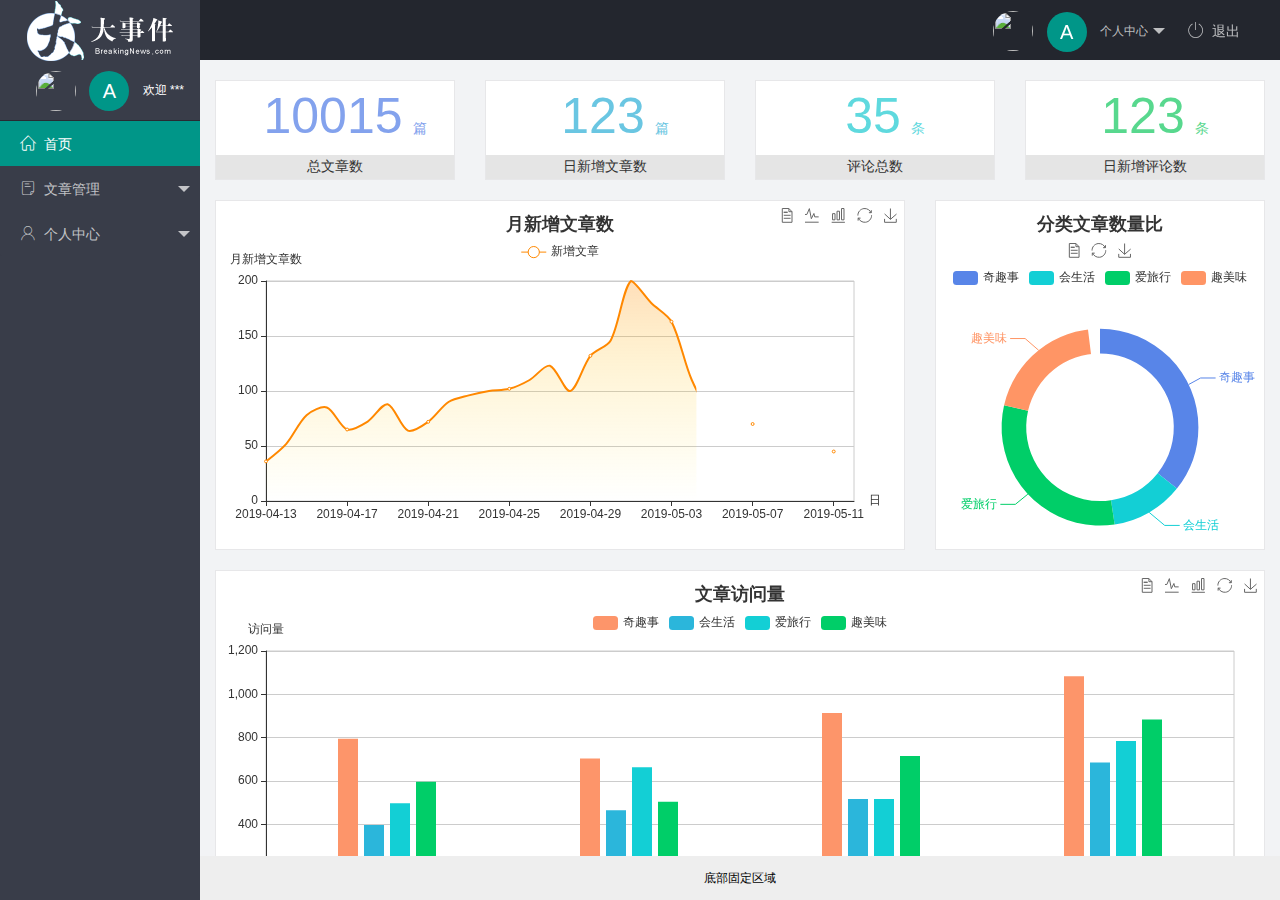
==== index.html @ 9e63effa "公共部分完成" ====
<!DOCTYPE html>
<html lang="en">

<head>
    <meta charset="UTF-8">
    <meta http-equiv="X-UA-Compatible" content="IE=edge">
    <meta name="viewport" content="width=device-width, initial-scale=1.0">
    <title>Document</title>
    <link rel="stylesheet" href="/assets/lib/layui/css/layui.css">
    <link rel="stylesheet" href="./assets/fonts/iconfont.css">
    <link rel="stylesheet" href="/assets/css/index.css">
</head>

<body>
    <div class="layui-layout layui-layout-admin">
        <div class="layui-header">
            <div class="layui-logo layui-hide-xs layui-bg-black">
                <img src="/assets/images/logo.png" alt="" />
            </div>

            <ul class="layui-nav layui-layout-right">
                <li class="layui-nav-item layui-hide layui-show-md-inline-block">
                    <!-- 右侧导航栏上面头像 -->
                    <a href="javascript:;" class="userinfo">
                        <img src="http://t.cn/RCzsdCq" class="layui-nav-img" />
                        <span class="text-avatar">A</span>
                        个人中心
                    </a>
                    <dl class="layui-nav-child">
                        <dd><a href="">基本资料</a></dd>
                        <dd><a href="">更换头像</a></dd>
                        <dd><a href="">重置密码</a></dd>
                    </dl>
                </li>
                <li class="layui-nav-item" lay-header-event="menuRight" lay-unselect>
                    <a href="javascript:;" id="exitBtn"><span class="iconfont icon-tuichu"></span>退出</a>
                </li>
            </ul>
        </div>

        <div class="layui-side layui-bg-black">
            <div class="layui-side-scroll">
                <!-- 左侧侧边栏上面头像 -->
                <div class="userinfo">
                    <img src="http://t.cn/RCzsdCq" class="layui-nav-img" />
                    <span class="text-avatar">A</span>
                    <span id="welcome">欢迎 ***</span>
                </div>
                <!-- 左侧导航区域（可配合layui已有的垂直导航） -->
                <ul class="layui-nav layui-nav-tree" lay-shrink="all">
                    <!-- 为 `首页` 对应的导航 Item 项添加默认高亮效果， `layui-this` 属性 -->
                    <li class="layui-nav-item layui-this">
                        <!-- 指定默认 `iframe` 页面，添加 `src` 的属性即可 -->
                        <a href="/home/dashboard.html" target="fm"><span class="iconfont icon-home"></span>首页</a>
                    </li>
                    <li class="layui-nav-item">
                        <a class="" href="javascript:;"><span class="iconfont icon-16"></span>文章管理</a>
                        <dl class="layui-nav-child">
                            <dd><a href="javascript:;"><i class="layui-icon layui-icon-app"></i>文章类别</a></dd>
                            <dd><a href="javascript:;"><i class="layui-icon layui-icon-app"></i>文章列表</a></dd>
                            <dd><a href="javascript:;"><i class="layui-icon layui-icon-app"></i>发布文章</a></dd>
                        </dl>
                    </li>
                    <li class="layui-nav-item">
                        <a href="javascript:;"><span class="iconfont icon-user"></span>个人中心</a>
                        <dl class="layui-nav-child">
                            <dd><a href="javascript:;"><i class="layui-icon layui-icon-app"></i>基本资料</a></dd>
                            <dd><a href="javascript:;"><i class="layui-icon layui-icon-app"></i>更换头像</a></dd>
                            <dd><a href="javascript:;"><i class="layui-icon layui-icon-app"></i>重置密码</a></dd>
                        </dl>
                    </li>
                </ul>
            </div>
        </div>

        <div class="layui-body">
            <!-- 内容主体区域 -->
            <iframe name="fm" src="/home/dashboard.html" frameborder="0"></iframe>
        </div>

        <div class="layui-footer">
            <!-- 底部固定区域 -->
            底部固定区域
        </div>
    </div>

    <script src="/assets/lib/layui/layui.all.js"></script>
    <script src="/assets/lib/jquery.js"></script>
    <script src="/assets/js/baseAPI.js"></script>
    <script src="/assets/js/index.js"></script>
</body>

</html>
---- assets/lib/layui/css/layui.css ----
/** layui-v2.5.5 MIT License By https://www.layui.com */
 .layui-inline,img{display:inline-block;vertical-align:middle}h1,h2,h3,h4,h5,h6{font-weight:400}.layui-edge,.layui-header,.layui-inline,.layui-main{position:relative}.layui-body,.layui-edge,.layui-elip{overflow:hidden}.layui-btn,.layui-edge,.layui-inline,img{vertical-align:middle}.layui-btn,.layui-disabled,.layui-icon,.layui-unselect{-moz-user-select:none;-webkit-user-select:none;-ms-user-select:none}.layui-elip,.layui-form-checkbox span,.layui-form-pane .layui-form-label{text-overflow:ellipsis;white-space:nowrap}.layui-breadcrumb,.layui-tree-btnGroup{visibility:hidden}blockquote,body,button,dd,div,dl,dt,form,h1,h2,h3,h4,h5,h6,input,li,ol,p,pre,td,textarea,th,ul{margin:0;padding:0;-webkit-tap-highlight-color:rgba(0,0,0,0)}a:active,a:hover{outline:0}img{border:none}li{list-style:none}table{border-collapse:collapse;border-spacing:0}h4,h5,h6{font-size:100%}button,input,optgroup,option,select,textarea{font-family:inherit;font-size:inherit;font-style:inherit;font-weight:inherit;outline:0}pre{white-space:pre-wrap;white-space:-moz-pre-wrap;white-space:-pre-wrap;white-space:-o-pre-wrap;word-wrap:break-word}body{line-height:24px;font:14px Helvetica Neue,Helvetica,PingFang SC,Tahoma,Arial,sans-serif}hr{height:1px;margin:10px 0;border:0;clear:both}a{color:#333;text-decoration:none}a:hover{color:#777}a cite{font-style:normal;*cursor:pointer}.layui-border-box,.layui-border-box *{box-sizing:border-box}.layui-box,.layui-box *{box-sizing:content-box}.layui-clear{clear:both;*zoom:1}.layui-clear:after{content:'\20';clear:both;*zoom:1;display:block;height:0}.layui-inline{*display:inline;*zoom:1}.layui-edge{display:inline-block;width:0;height:0;border-width:6px;border-style:dashed;border-color:transparent}.layui-edge-top{top:-4px;border-bottom-color:#999;border-bottom-style:solid}.layui-edge-right{border-left-color:#999;border-left-style:solid}.layui-edge-bottom{top:2px;border-top-color:#999;border-top-style:solid}.layui-edge-left{border-right-color:#999;border-right-style:solid}.layui-disabled,.layui-disabled:hover{color:#d2d2d2!important;cursor:not-allowed!important}.layui-circle{border-radius:100%}.layui-show{display:block!important}.layui-hide{display:none!important}@font-face{font-family:layui-icon;src:url(../font/iconfont.eot?v=250);src:url(../font/iconfont.eot?v=250#iefix) format('embedded-opentype'),url(../font/iconfont.woff2?v=250) format('woff2'),url(../font/iconfont.woff?v=250) format('woff'),url(../font/iconfont.ttf?v=250) format('truetype'),url(../font/iconfont.svg?v=250#layui-icon) format('svg')}.layui-icon{font-family:layui-icon!important;font-size:16px;font-style:normal;-webkit-font-smoothing:antialiased;-moz-osx-font-smoothing:grayscale}.layui-icon-reply-fill:before{content:"\e611"}.layui-icon-set-fill:before{content:"\e614"}.layui-icon-menu-fill:before{content:"\e60f"}.layui-icon-search:before{content:"\e615"}.layui-icon-share:before{content:"\e641"}.layui-icon-set-sm:before{content:"\e620"}.layui-icon-engine:before{content:"\e628"}.layui-icon-close:before{content:"\1006"}.layui-icon-close-fill:before{content:"\1007"}.layui-icon-chart-screen:before{content:"\e629"}.layui-icon-star:before{content:"\e600"}.layui-icon-circle-dot:before{content:"\e617"}.layui-icon-chat:before{content:"\e606"}.layui-icon-release:before{content:"\e609"}.layui-icon-list:before{content:"\e60a"}.layui-icon-chart:before{content:"\e62c"}.layui-icon-ok-circle:before{content:"\1005"}.layui-icon-layim-theme:before{content:"\e61b"}.layui-icon-table:before{content:"\e62d"}.layui-icon-right:before{content:"\e602"}.layui-icon-left:before{content:"\e603"}.layui-icon-cart-simple:before{content:"\e698"}.layui-icon-face-cry:before{content:"\e69c"}.layui-icon-face-smile:before{content:"\e6af"}.layui-icon-survey:before{content:"\e6b2"}.layui-icon-tree:before{content:"\e62e"}.layui-icon-upload-circle:before{content:"\e62f"}.layui-icon-add-circle:before{content:"\e61f"}.layui-icon-download-circle:before{content:"\e601"}.layui-icon-templeate-1:before{content:"\e630"}.layui-icon-util:before{content:"\e631"}.layui-icon-face-surprised:before{content:"\e664"}.layui-icon-edit:before{content:"\e642"}.layui-icon-speaker:before{content:"\e645"}.layui-icon-down:before{content:"\e61a"}.layui-icon-file:before{content:"\e621"}.layui-icon-layouts:before{content:"\e632"}.layui-icon-rate-half:before{content:"\e6c9"}.layui-icon-add-circle-fine:before{content:"\e608"}.layui-icon-prev-circle:before{content:"\e633"}.layui-icon-read:before{content:"\e705"}.layui-icon-404:before{content:"\e61c"}.layui-icon-carousel:before{content:"\e634"}.layui-icon-help:before{content:"\e607"}.layui-icon-code-circle:before{content:"\e635"}.layui-icon-water:before{content:"\e636"}.layui-icon-username:before{content:"\e66f"}.layui-icon-find-fill:before{content:"\e670"}.layui-icon-about:before{content:"\e60b"}.layui-icon-location:before{content:"\e715"}.layui-icon-up:before{content:"\e619"}.layui-icon-pause:before{content:"\e651"}.layui-icon-date:before{content:"\e637"}.layui-icon-layim-uploadfile:before{content:"\e61d"}.layui-icon-delete:before{content:"\e640"}.layui-icon-play:before{content:"\e652"}.layui-icon-top:before{content:"\e604"}.layui-icon-friends:before{content:"\e612"}.layui-icon-refresh-3:before{content:"\e9aa"}.layui-icon-ok:before{content:"\e605"}.layui-icon-layer:before{content:"\e638"}.layui-icon-face-smile-fine:before{content:"\e60c"}.layui-icon-dollar:before{content:"\e659"}.layui-icon-group:before{content:"\e613"}.layui-icon-layim-download:before{content:"\e61e"}.layui-icon-picture-fine:before{content:"\e60d"}.layui-icon-link:before{content:"\e64c"}.layui-icon-diamond:before{content:"\e735"}.layui-icon-log:before{content:"\e60e"}.layui-icon-rate-solid:before{content:"\e67a"}.layui-icon-fonts-del:before{content:"\e64f"}.layui-icon-unlink:before{content:"\e64d"}.layui-icon-fonts-clear:before{content:"\e639"}.layui-icon-triangle-r:before{content:"\e623"}.layui-icon-circle:before{content:"\e63f"}.layui-icon-radio:before{content:"\e643"}.layui-icon-align-center:before{content:"\e647"}.layui-icon-align-right:before{content:"\e648"}.layui-icon-align-left:before{content:"\e649"}.layui-icon-loading-1:before{content:"\e63e"}.layui-icon-return:before{content:"\e65c"}.layui-icon-fonts-strong:before{content:"\e62b"}.layui-icon-upload:before{content:"\e67c"}.layui-icon-dialogue:before{content:"\e63a"}.layui-icon-video:before{content:"\e6ed"}.layui-icon-headset:before{content:"\e6fc"}.layui-icon-cellphone-fine:before{content:"\e63b"}.layui-icon-add-1:before{content:"\e654"}.layui-icon-face-smile-b:before{content:"\e650"}.layui-icon-fonts-html:before{content:"\e64b"}.layui-icon-form:before{content:"\e63c"}.layui-icon-cart:before{content:"\e657"}.layui-icon-camera-fill:before{content:"\e65d"}.layui-icon-tabs:before{content:"\e62a"}.layui-icon-fonts-code:before{content:"\e64e"}.layui-icon-fire:before{content:"\e756"}.layui-icon-set:before{content:"\e716"}.layui-icon-fonts-u:before{content:"\e646"}.layui-icon-triangle-d:before{content:"\e625"}.layui-icon-tips:before{content:"\e702"}.layui-icon-picture:before{content:"\e64a"}.layui-icon-more-vertical:before{content:"\e671"}.layui-icon-flag:before{content:"\e66c"}.layui-icon-loading:before{content:"\e63d"}.layui-icon-fonts-i:before{content:"\e644"}.layui-icon-refresh-1:before{content:"\e666"}.layui-icon-rmb:before{content:"\e65e"}.layui-icon-home:before{content:"\e68e"}.layui-icon-user:before{content:"\e770"}.layui-icon-notice:before{content:"\e667"}.layui-icon-login-weibo:before{content:"\e675"}.layui-icon-voice:before{content:"\e688"}.layui-icon-upload-drag:before{content:"\e681"}.layui-icon-login-qq:before{content:"\e676"}.layui-icon-snowflake:before{content:"\e6b1"}.layui-icon-file-b:before{content:"\e655"}.layui-icon-template:before{content:"\e663"}.layui-icon-auz:before{content:"\e672"}.layui-icon-console:before{content:"\e665"}.layui-icon-app:before{content:"\e653"}.layui-icon-prev:before{content:"\e65a"}.layui-icon-website:before{content:"\e7ae"}.layui-icon-next:before{content:"\e65b"}.layui-icon-component:before{content:"\e857"}.layui-icon-more:before{content:"\e65f"}.layui-icon-login-wechat:before{content:"\e677"}.layui-icon-shrink-right:before{content:"\e668"}.layui-icon-spread-left:before{content:"\e66b"}.layui-icon-camera:before{content:"\e660"}.layui-icon-note:before{content:"\e66e"}.layui-icon-refresh:before{content:"\e669"}.layui-icon-female:before{content:"\e661"}.layui-icon-male:before{content:"\e662"}.layui-icon-password:before{content:"\e673"}.layui-icon-senior:before{content:"\e674"}.layui-icon-theme:before{content:"\e66a"}.layui-icon-tread:before{content:"\e6c5"}.layui-icon-praise:before{content:"\e6c6"}.layui-icon-star-fill:before{content:"\e658"}.layui-icon-rate:before{content:"\e67b"}.layui-icon-template-1:before{content:"\e656"}.layui-icon-vercode:before{content:"\e679"}.layui-icon-cellphone:before{content:"\e678"}.layui-icon-screen-full:before{content:"\e622"}.layui-icon-screen-restore:before{content:"\e758"}.layui-icon-cols:before{content:"\e610"}.layui-icon-export:before{content:"\e67d"}.layui-icon-print:before{content:"\e66d"}.layui-icon-slider:before{content:"\e714"}.layui-icon-addition:before{content:"\e624"}.layui-icon-subtraction:before{content:"\e67e"}.layui-icon-service:before{content:"\e626"}.layui-icon-transfer:before{content:"\e691"}.layui-main{width:1140px;margin:0 auto}.layui-header{z-index:1000;height:60px}.layui-header a:hover{transition:all .5s;-webkit-transition:all .5s}.layui-side{position:fixed;left:0;top:0;bottom:0;z-index:999;width:200px;overflow-x:hidden}.layui-side-scroll{position:relative;width:220px;height:100%;overflow-x:hidden}.layui-body{position:absolute;left:200px;right:0;top:0;bottom:0;z-index:998;width:auto;overflow-y:auto;box-sizing:border-box}.layui-layout-body{overflow:hidden}.layui-layout-admin .layui-header{background-color:#23262E}.layui-layout-admin .layui-side{top:60px;width:200px;overflow-x:hidden}.layui-layout-admin .layui-body{position:fixed;top:60px;bottom:44px}.layui-layout-admin .layui-main{width:auto;margin:0 15px}.layui-layout-admin .layui-footer{position:fixed;left:200px;right:0;bottom:0;height:44px;line-height:44px;padding:0 15px;background-color:#eee}.layui-layout-admin .layui-logo{position:absolute;left:0;top:0;width:200px;height:100%;line-height:60px;text-align:center;color:#009688;font-size:16px}.layui-layout-admin .layui-header .layui-nav{background:0 0}.layui-layout-left{position:absolute!important;left:200px;top:0}.layui-layout-right{position:absolute!important;right:0;top:0}.layui-container{position:relative;margin:0 auto;padding:0 15px;box-sizing:border-box}.layui-fluid{position:relative;margin:0 auto;padding:0 15px}.layui-row:after,.layui-row:before{content:'';display:block;clear:both}.layui-col-lg1,.layui-col-lg10,.layui-col-lg11,.layui-col-lg12,.layui-col-lg2,.layui-col-lg3,.layui-col-lg4,.layui-col-lg5,.layui-col-lg6,.layui-col-lg7,.layui-col-lg8,.layui-col-lg9,.layui-col-md1,.layui-col-md10,.layui-col-md11,.layui-col-md12,.layui-col-md2,.layui-col-md3,.layui-col-md4,.layui-col-md5,.layui-col-md6,.layui-col-md7,.layui-col-md8,.layui-col-md9,.layui-col-sm1,.layui-col-sm10,.layui-col-sm11,.layui-col-sm12,.layui-col-sm2,.layui-col-sm3,.layui-col-sm4,.layui-col-sm5,.layui-col-sm6,.layui-col-sm7,.layui-col-sm8,.layui-col-sm9,.layui-col-xs1,.layui-col-xs10,.layui-col-xs11,.layui-col-xs12,.layui-col-xs2,.layui-col-xs3,.layui-col-xs4,.layui-col-xs5,.layui-col-xs6,.layui-col-xs7,.layui-col-xs8,.layui-col-xs9{position:relative;display:block;box-sizing:border-box}.layui-col-xs1,.layui-col-xs10,.layui-col-xs11,.layui-col-xs12,.layui-col-xs2,.layui-col-xs3,.layui-col-xs4,.layui-col-xs5,.layui-col-xs6,.layui-col-xs7,.layui-col-xs8,.layui-col-xs9{float:left}.layui-col-xs1{width:8.33333333%}.layui-col-xs2{width:16.66666667%}.layui-col-xs3{width:25%}.layui-col-xs4{width:33.33333333%}.layui-col-xs5{width:41.66666667%}.layui-col-xs6{width:50%}.layui-col-xs7{width:58.33333333%}.layui-col-xs8{width:66.66666667%}.layui-col-xs9{width:75%}.layui-col-xs10{width:83.33333333%}.layui-col-xs11{width:91.66666667%}.layui-col-xs12{width:100%}.layui-col-xs-offset1{margin-left:8.33333333%}.layui-col-xs-offset2{margin-left:16.66666667%}.layui-col-xs-offset3{margin-left:25%}.layui-col-xs-offset4{margin-left:33.33333333%}.layui-col-xs-offset5{margin-left:41.66666667%}.layui-col-xs-offset6{margin-left:50%}.layui-col-xs-offset7{margin-left:58.33333333%}.layui-col-xs-offset8{margin-left:66.66666667%}.layui-col-xs-offset9{margin-left:75%}.layui-col-xs-offset10{margin-left:83.33333333%}.layui-col-xs-offset11{margin-left:91.66666667%}.layui-col-xs-offset12{margin-left:100%}@media screen and (max-width:768px){.layui-hide-xs{display:none!important}.layui-show-xs-block{display:block!important}.layui-show-xs-inline{display:inline!important}.layui-show-xs-inline-block{display:inline-block!important}}@media screen and (min-width:768px){.layui-container{width:750px}.layui-hide-sm{display:none!important}.layui-show-sm-block{display:block!important}.layui-show-sm-inline{display:inline!important}.layui-show-sm-inline-block{display:inline-block!important}.layui-col-sm1,.layui-col-sm10,.layui-col-sm11,.layui-col-sm12,.layui-col-sm2,.layui-col-sm3,.layui-col-sm4,.layui-col-sm5,.layui-col-sm6,.layui-col-sm7,.layui-col-sm8,.layui-col-sm9{float:left}.layui-col-sm1{width:8.33333333%}.layui-col-sm2{width:16.66666667%}.layui-col-sm3{width:25%}.layui-col-sm4{width:33.33333333%}.layui-col-sm5{width:41.66666667%}.layui-col-sm6{width:50%}.layui-col-sm7{width:58.33333333%}.layui-col-sm8{width:66.66666667%}.layui-col-sm9{width:75%}.layui-col-sm10{width:83.33333333%}.layui-col-sm11{width:91.66666667%}.layui-col-sm12{width:100%}.layui-col-sm-offset1{margin-left:8.33333333%}.layui-col-sm-offset2{margin-left:16.66666667%}.layui-col-sm-offset3{margin-left:25%}.layui-col-sm-offset4{margin-left:33.33333333%}.layui-col-sm-offset5{margin-left:41.66666667%}.layui-col-sm-offset6{margin-left:50%}.layui-col-sm-offset7{margin-left:58.33333333%}.layui-col-sm-offset8{margin-left:66.66666667%}.layui-col-sm-offset9{margin-left:75%}.layui-col-sm-offset10{margin-left:83.33333333%}.layui-col-sm-offset11{margin-left:91.66666667%}.layui-col-sm-offset12{margin-left:100%}}@media screen and (min-width:992px){.layui-container{width:970px}.layui-hide-md{display:none!important}.layui-show-md-block{display:block!important}.layui-show-md-inline{display:inline!important}.layui-show-md-inline-block{display:inline-block!important}.layui-col-md1,.layui-col-md10,.layui-col-md11,.layui-col-md12,.layui-col-md2,.layui-col-md3,.layui-col-md4,.layui-col-md5,.layui-col-md6,.layui-col-md7,.layui-col-md8,.layui-col-md9{float:left}.layui-col-md1{width:8.33333333%}.layui-col-md2{width:16.66666667%}.layui-col-md3{width:25%}.layui-col-md4{width:33.33333333%}.layui-col-md5{width:41.66666667%}.layui-col-md6{width:50%}.layui-col-md7{width:58.33333333%}.layui-col-md8{width:66.66666667%}.layui-col-md9{width:75%}.layui-col-md10{width:83.33333333%}.layui-col-md11{width:91.66666667%}.layui-col-md12{width:100%}.layui-col-md-offset1{margin-left:8.33333333%}.layui-col-md-offset2{margin-left:16.66666667%}.layui-col-md-offset3{margin-left:25%}.layui-col-md-offset4{margin-left:33.33333333%}.layui-col-md-offset5{margin-left:41.66666667%}.layui-col-md-offset6{margin-left:50%}.layui-col-md-offset7{margin-left:58.33333333%}.layui-col-md-offset8{margin-left:66.66666667%}.layui-col-md-offset9{margin-left:75%}.layui-col-md-offset10{margin-left:83.33333333%}.layui-col-md-offset11{margin-left:91.66666667%}.layui-col-md-offset12{margin-left:100%}}@media screen and (min-width:1200px){.layui-container{width:1170px}.layui-hide-lg{display:none!important}.layui-show-lg-block{display:block!important}.layui-show-lg-inline{display:inline!important}.layui-show-lg-inline-block{display:inline-block!important}.layui-col-lg1,.layui-col-lg10,.layui-col-lg11,.layui-col-lg12,.layui-col-lg2,.layui-col-lg3,.layui-col-lg4,.layui-col-lg5,.layui-col-lg6,.layui-col-lg7,.layui-col-lg8,.layui-col-lg9{float:left}.layui-col-lg1{width:8.33333333%}.layui-col-lg2{width:16.66666667%}.layui-col-lg3{width:25%}.layui-col-lg4{width:33.33333333%}.layui-col-lg5{width:41.66666667%}.layui-col-lg6{width:50%}.layui-col-lg7{width:58.33333333%}.layui-col-lg8{width:66.66666667%}.layui-col-lg9{width:75%}.layui-col-lg10{width:83.33333333%}.layui-col-lg11{width:91.66666667%}.layui-col-lg12{width:100%}.layui-col-lg-offset1{margin-left:8.33333333%}.layui-col-lg-offset2{margin-left:16.66666667%}.layui-col-lg-offset3{margin-left:25%}.layui-col-lg-offset4{margin-left:33.33333333%}.layui-col-lg-offset5{margin-left:41.66666667%}.layui-col-lg-offset6{margin-left:50%}.layui-col-lg-offset7{margin-left:58.33333333%}.layui-col-lg-offset8{margin-left:66.66666667%}.layui-col-lg-offset9{margin-left:75%}.layui-col-lg-offset10{margin-left:83.33333333%}.layui-col-lg-offset11{margin-left:91.66666667%}.layui-col-lg-offset12{margin-left:100%}}.layui-col-space1{margin:-.5px}.layui-col-space1>*{padding:.5px}.layui-col-space3{margin:-1.5px}.layui-col-space3>*{padding:1.5px}.layui-col-space5{margin:-2.5px}.layui-col-space5>*{padding:2.5px}.layui-col-space8{margin:-3.5px}.layui-col-space8>*{padding:3.5px}.layui-col-space10{margin:-5px}.layui-col-space10>*{padding:5px}.layui-col-space12{margin:-6px}.layui-col-space12>*{padding:6px}.layui-col-space15{margin:-7.5px}.layui-col-space15>*{padding:7.5px}.layui-col-space18{margin:-9px}.layui-col-space18>*{padding:9px}.layui-col-space20{margin:-10px}.layui-col-space20>*{padding:10px}.layui-col-space22{margin:-11px}.layui-col-space22>*{padding:11px}.layui-col-space25{margin:-12.5px}.layui-col-space25>*{padding:12.5px}.layui-col-space30{margin:-15px}.layui-col-space30>*{padding:15px}.layui-btn,.layui-input,.layui-select,.layui-textarea,.layui-upload-button{outline:0;-webkit-appearance:none;transition:all .3s;-webkit-transition:all .3s;box-sizing:border-box}.layui-elem-quote{margin-bottom:10px;padding:15px;line-height:22px;border-left:5px solid #009688;border-radius:0 2px 2px 0;background-color:#f2f2f2}.layui-quote-nm{border-style:solid;border-width:1px 1px 1px 5px;background:0 0}.layui-elem-field{margin-bottom:10px;padding:0;border-width:1px;border-style:solid}.layui-elem-field legend{margin-left:20px;padding:0 10px;font-size:20px;font-weight:300}.layui-field-title{margin:10px 0 20px;border-width:1px 0 0}.layui-field-box{padding:10px 15px}.layui-field-title .layui-field-box{padding:10px 0}.layui-progress{position:relative;height:6px;border-radius:20px;background-color:#e2e2e2}.layui-progress-bar{position:absolute;left:0;top:0;width:0;max-width:100%;height:6px;border-radius:20px;text-align:right;background-color:#5FB878;transition:all .3s;-webkit-transition:all .3s}.layui-progress-big,.layui-progress-big .layui-progress-bar{height:18px;line-height:18px}.layui-progress-text{position:relative;top:-20px;line-height:18px;font-size:12px;color:#666}.layui-progress-big .layui-progress-text{position:static;padding:0 10px;color:#fff}.layui-collapse{border-width:1px;border-style:solid;border-radius:2px}.layui-colla-content,.layui-colla-item{border-top-width:1px;border-top-style:solid}.layui-colla-item:first-child{border-top:none}.layui-colla-title{position:relative;height:42px;line-height:42px;padding:0 15px 0 35px;color:#333;background-color:#f2f2f2;cursor:pointer;font-size:14px;overflow:hidden}.layui-colla-content{display:none;padding:10px 15px;line-height:22px;color:#666}.layui-colla-icon{position:absolute;left:15px;top:0;font-size:14px}.layui-card{margin-bottom:15px;border-radius:2px;background-color:#fff;box-shadow:0 1px 2px 0 rgba(0,0,0,.05)}.layui-card:last-child{margin-bottom:0}.layui-card-header{position:relative;height:42px;line-height:42px;padding:0 15px;border-bottom:1px solid #f6f6f6;color:#333;border-radius:2px 2px 0 0;font-size:14px}.layui-bg-black,.layui-bg-blue,.layui-bg-cyan,.layui-bg-green,.layui-bg-orange,.layui-bg-red{color:#fff!important}.layui-card-body{position:relative;padding:10px 15px;line-height:24px}.layui-card-body[pad15]{padding:15px}.layui-card-body[pad20]{padding:20px}.layui-card-body .layui-table{margin:5px 0}.layui-card .layui-tab{margin:0}.layui-panel-window{position:relative;padding:15px;border-radius:0;border-top:5px solid #E6E6E6;background-color:#fff}.layui-auxiliar-moving{position:fixed;left:0;right:0;top:0;bottom:0;width:100%;height:100%;background:0 0;z-index:9999999999}.layui-form-label,.layui-form-mid,.layui-form-select,.layui-input-block,.layui-input-inline,.layui-textarea{position:relative}.layui-bg-red{background-color:#FF5722!important}.layui-bg-orange{background-color:#FFB800!important}.layui-bg-green{background-color:#009688!important}.layui-bg-cyan{background-color:#2F4056!important}.layui-bg-blue{background-color:#1E9FFF!important}.layui-bg-black{background-color:#393D49!important}.layui-bg-gray{background-color:#eee!important;color:#666!important}.layui-badge-rim,.layui-colla-content,.layui-colla-item,.layui-collapse,.layui-elem-field,.layui-form-pane .layui-form-item[pane],.layui-form-pane .layui-form-label,.layui-input,.layui-layedit,.layui-layedit-tool,.layui-quote-nm,.layui-select,.layui-tab-bar,.layui-tab-card,.layui-tab-title,.layui-tab-title .layui-this:after,.layui-textarea{border-color:#e6e6e6}.layui-timeline-item:before,hr{background-color:#e6e6e6}.layui-text{line-height:22px;font-size:14px;color:#666}.layui-text h1,.layui-text h2,.layui-text h3{font-weight:500;color:#333}.layui-text h1{font-size:30px}.layui-text h2{font-size:24px}.layui-text h3{font-size:18px}.layui-text a:not(.layui-btn){color:#01AAED}.layui-text a:not(.layui-btn):hover{text-decoration:underline}.layui-text ul{padding:5px 0 5px 15px}.layui-text ul li{margin-top:5px;list-style-type:disc}.layui-text em,.layui-word-aux{color:#999!important;padding:0 5px!important}.layui-btn{display:inline-block;height:38px;line-height:38px;padding:0 18px;background-color:#009688;color:#fff;white-space:nowrap;text-align:center;font-size:14px;border:none;border-radius:2px;cursor:pointer}.layui-btn:hover{opacity:.8;filter:alpha(opacity=80);color:#fff}.layui-btn:active{opacity:1;filter:alpha(opacity=100)}.layui-btn+.layui-btn{margin-left:10px}.layui-btn-container{font-size:0}.layui-btn-container .layui-btn{margin-right:10px;margin-bottom:10px}.layui-btn-container .layui-btn+.layui-btn{margin-left:0}.layui-table .layui-btn-container .layui-btn{margin-bottom:9px}.layui-btn-radius{border-radius:100px}.layui-btn .layui-icon{margin-right:3px;font-size:18px;vertical-align:bottom;vertical-align:middle\9}.layui-btn-primary{border:1px solid #C9C9C9;background-color:#fff;color:#555}.layui-btn-primary:hover{border-color:#009688;color:#333}.layui-btn-normal{background-color:#1E9FFF}.layui-btn-warm{background-color:#FFB800}.layui-btn-danger{background-color:#FF5722}.layui-btn-checked{background-color:#5FB878}.layui-btn-disabled,.layui-btn-disabled:active,.layui-btn-disabled:hover{border:1px solid #e6e6e6;background-color:#FBFBFB;color:#C9C9C9;cursor:not-allowed;opacity:1}.layui-btn-lg{height:44px;line-height:44px;padding:0 25px;font-size:16px}.layui-btn-sm{height:30px;line-height:30px;padding:0 10px;font-size:12px}.layui-btn-sm i{font-size:16px!important}.layui-btn-xs{height:22px;line-height:22px;padding:0 5px;font-size:12px}.layui-btn-xs i{font-size:14px!important}.layui-btn-group{display:inline-block;vertical-align:middle;font-size:0}.layui-btn-group .layui-btn{margin-left:0!important;margin-right:0!important;border-left:1px solid rgba(255,255,255,.5);border-radius:0}.layui-btn-group .layui-btn-primary{border-left:none}.layui-btn-group .layui-btn-primary:hover{border-color:#C9C9C9;color:#009688}.layui-btn-group .layui-btn:first-child{border-left:none;border-radius:2px 0 0 2px}.layui-btn-group .layui-btn-primary:first-child{border-left:1px solid #c9c9c9}.layui-btn-group .layui-btn:last-child{border-radius:0 2px 2px 0}.layui-btn-group .layui-btn+.layui-btn{margin-left:0}.layui-btn-group+.layui-btn-group{margin-left:10px}.layui-btn-fluid{width:100%}.layui-input,.layui-select,.layui-textarea{height:38px;line-height:1.3;line-height:38px\9;border-width:1px;border-style:solid;background-color:#fff;border-radius:2px}.layui-input::-webkit-input-placeholder,.layui-select::-webkit-input-placeholder,.layui-textarea::-webkit-input-placeholder{line-height:1.3}.layui-input,.layui-textarea{display:block;width:100%;padding-left:10px}.layui-input:hover,.layui-textarea:hover{border-color:#D2D2D2!important}.layui-input:focus,.layui-textarea:focus{border-color:#C9C9C9!important}.layui-textarea{min-height:100px;height:auto;line-height:20px;padding:6px 10px;resize:vertical}.layui-select{padding:0 10px}.layui-form input[type=checkbox],.layui-form input[type=radio],.layui-form select{display:none}.layui-form [lay-ignore]{display:initial}.layui-form-item{margin-bottom:15px;clear:both;*zoom:1}.layui-form-item:after{content:'\20';clear:both;*zoom:1;display:block;height:0}.layui-form-label{float:left;display:block;padding:9px 15px;width:80px;font-weight:400;line-height:20px;text-align:right}.layui-form-label-col{display:block;float:none;padding:9px 0;line-height:20px;text-align:left}.layui-form-item .layui-inline{margin-bottom:5px;margin-right:10px}.layui-input-block{margin-left:110px;min-height:36px}.layui-input-inline{display:inline-block;vertical-align:middle}.layui-form-item .layui-input-inline{float:left;width:190px;margin-right:10px}.layui-form-text .layui-input-inline{width:auto}.layui-form-mid{float:left;display:block;padding:9px 0!important;line-height:20px;margin-right:10px}.layui-form-danger+.layui-form-select .layui-input,.layui-form-danger:focus{border-color:#FF5722!important}.layui-form-select .layui-input{padding-right:30px;cursor:pointer}.layui-form-select .layui-edge{position:absolute;right:10px;top:50%;margin-top:-3px;cursor:pointer;border-width:6px;border-top-color:#c2c2c2;border-top-style:solid;transition:all .3s;-webkit-transition:all .3s}.layui-form-select dl{display:none;position:absolute;left:0;top:42px;padding:5px 0;z-index:899;min-width:100%;border:1px solid #d2d2d2;max-height:300px;overflow-y:auto;background-color:#fff;border-radius:2px;box-shadow:0 2px 4px rgba(0,0,0,.12);box-sizing:border-box}.layui-form-select dl dd,.layui-form-select dl dt{padding:0 10px;line-height:36px;white-space:nowrap;overflow:hidden;text-overflow:ellipsis}.layui-form-select dl dt{font-size:12px;color:#999}.layui-form-select dl dd{cursor:pointer}.layui-form-select dl dd:hover{background-color:#f2f2f2;-webkit-transition:.5s all;transition:.5s all}.layui-form-select .layui-select-group dd{padding-left:20px}.layui-form-select dl dd.layui-select-tips{padding-left:10px!important;color:#999}.layui-form-select dl dd.layui-this{background-color:#5FB878;color:#fff}.layui-form-checkbox,.layui-form-select dl dd.layui-disabled{background-color:#fff}.layui-form-selected dl{display:block}.layui-form-checkbox,.layui-form-checkbox *,.layui-form-switch{display:inline-block;vertical-align:middle}.layui-form-selected .layui-edge{margin-top:-9px;-webkit-transform:rotate(180deg);transform:rotate(180deg);margin-top:-3px\9}:root .layui-form-selected .layui-edge{margin-top:-9px\0/IE9}.layui-form-selectup dl{top:auto;bottom:42px}.layui-select-none{margin:5px 0;text-align:center;color:#999}.layui-select-disabled .layui-disabled{border-color:#eee!important}.layui-select-disabled .layui-edge{border-top-color:#d2d2d2}.layui-form-checkbox{position:relative;height:30px;line-height:30px;margin-right:10px;padding-right:30px;cursor:pointer;font-size:0;-webkit-transition:.1s linear;transition:.1s linear;box-sizing:border-box}.layui-form-checkbox span{padding:0 10px;height:100%;font-size:14px;border-radius:2px 0 0 2px;background-color:#d2d2d2;color:#fff;overflow:hidden}.layui-form-checkbox:hover span{background-color:#c2c2c2}.layui-form-checkbox i{position:absolute;right:0;top:0;width:30px;height:28px;border:1px solid #d2d2d2;border-left:none;border-radius:0 2px 2px 0;color:#fff;font-size:20px;text-align:center}.layui-form-checkbox:hover i{border-color:#c2c2c2;color:#c2c2c2}.layui-form-checked,.layui-form-checked:hover{border-color:#5FB878}.layui-form-checked span,.layui-form-checked:hover span{background-color:#5FB878}.layui-form-checked i,.layui-form-checked:hover i{color:#5FB878}.layui-form-item .layui-form-checkbox{margin-top:4px}.layui-form-checkbox[lay-skin=primary]{height:auto!important;line-height:normal!important;min-width:18px;min-height:18px;border:none!important;margin-right:0;padding-left:28px;padding-right:0;background:0 0}.layui-form-checkbox[lay-skin=primary] span{padding-left:0;padding-right:15px;line-height:18px;background:0 0;color:#666}.layui-form-checkbox[lay-skin=primary] i{right:auto;left:0;width:16px;height:16px;line-height:16px;border:1px solid #d2d2d2;font-size:12px;border-radius:2px;background-color:#fff;-webkit-transition:.1s linear;transition:.1s linear}.layui-form-checkbox[lay-skin=primary]:hover i{border-color:#5FB878;color:#fff}.layui-form-checked[lay-skin=primary] i{border-color:#5FB878!important;background-color:#5FB878;color:#fff}.layui-checkbox-disbaled[lay-skin=primary] span{background:0 0!important;color:#c2c2c2}.layui-checkbox-disbaled[lay-skin=primary]:hover i{border-color:#d2d2d2}.layui-form-item .layui-form-checkbox[lay-skin=primary]{margin-top:10px}.layui-form-switch{position:relative;height:22px;line-height:22px;min-width:35px;padding:0 5px;margin-top:8px;border:1px solid #d2d2d2;border-radius:20px;cursor:pointer;background-color:#fff;-webkit-transition:.1s linear;transition:.1s linear}.layui-form-switch i{position:absolute;left:5px;top:3px;width:16px;height:16px;border-radius:20px;background-color:#d2d2d2;-webkit-transition:.1s linear;transition:.1s linear}.layui-form-switch em{position:relative;top:0;width:25px;margin-left:21px;padding:0!important;text-align:center!important;color:#999!important;font-style:normal!important;font-size:12px}.layui-form-onswitch{border-color:#5FB878;background-color:#5FB878}.layui-checkbox-disbaled,.layui-checkbox-disbaled i{border-color:#e2e2e2!important}.layui-form-onswitch i{left:100%;margin-left:-21px;background-color:#fff}.layui-form-onswitch em{margin-left:5px;margin-right:21px;color:#fff!important}.layui-checkbox-disbaled span{background-color:#e2e2e2!important}.layui-checkbox-disbaled:hover i{color:#fff!important}[lay-radio]{display:none}.layui-form-radio,.layui-form-radio *{display:inline-block;vertical-align:middle}.layui-form-radio{line-height:28px;margin:6px 10px 0 0;padding-right:10px;cursor:pointer;font-size:0}.layui-form-radio *{font-size:14px}.layui-form-radio>i{margin-right:8px;font-size:22px;color:#c2c2c2}.layui-form-radio>i:hover,.layui-form-radioed>i{color:#5FB878}.layui-radio-disbaled>i{color:#e2e2e2!important}.layui-form-pane .layui-form-label{width:110px;padding:8px 15px;height:38px;line-height:20px;border-width:1px;border-style:solid;border-radius:2px 0 0 2px;text-align:center;background-color:#FBFBFB;overflow:hidden;box-sizing:border-box}.layui-form-pane .layui-input-inline{margin-left:-1px}.layui-form-pane .layui-input-block{margin-left:110px;left:-1px}.layui-form-pane .layui-input{border-radius:0 2px 2px 0}.layui-form-pane .layui-form-text .layui-form-label{float:none;width:100%;border-radius:2px;box-sizing:border-box;text-align:left}.layui-form-pane .layui-form-text .layui-input-inline{display:block;margin:0;top:-1px;clear:both}.layui-form-pane .layui-form-text .layui-input-block{margin:0;left:0;top:-1px}.layui-form-pane .layui-form-text .layui-textarea{min-height:100px;border-radius:0 0 2px 2px}.layui-form-pane .layui-form-checkbox{margin:4px 0 4px 10px}.layui-form-pane .layui-form-radio,.layui-form-pane .layui-form-switch{margin-top:6px;margin-left:10px}.layui-form-pane .layui-form-item[pane]{position:relative;border-width:1px;border-style:solid}.layui-form-pane .layui-form-item[pane] .layui-form-label{position:absolute;left:0;top:0;height:100%;border-width:0 1px 0 0}.layui-form-pane .layui-form-item[pane] .layui-input-inline{margin-left:110px}@media screen and (max-width:450px){.layui-form-item .layui-form-label{text-overflow:ellipsis;overflow:hidden;white-space:nowrap}.layui-form-item .layui-inline{display:block;margin-right:0;margin-bottom:20px;clear:both}.layui-form-item .layui-inline:after{content:'\20';clear:both;display:block;height:0}.layui-form-item .layui-input-inline{display:block;float:none;left:-3px;width:auto;margin:0 0 10px 112px}.layui-form-item .layui-input-inline+.layui-form-mid{margin-left:110px;top:-5px;padding:0}.layui-form-item .layui-form-checkbox{margin-right:5px;margin-bottom:5px}}.layui-layedit{border-width:1px;border-style:solid;border-radius:2px}.layui-layedit-tool{padding:3px 5px;border-bottom-width:1px;border-bottom-style:solid;font-size:0}.layedit-tool-fixed{position:fixed;top:0;border-top:1px solid #e2e2e2}.layui-layedit-tool .layedit-tool-mid,.layui-layedit-tool .layui-icon{display:inline-block;vertical-align:middle;text-align:center;font-size:14px}.layui-layedit-tool .layui-icon{position:relative;width:32px;height:30px;line-height:30px;margin:3px 5px;color:#777;cursor:pointer;border-radius:2px}.layui-layedit-tool .layui-icon:hover{color:#393D49}.layui-layedit-tool .layui-icon:active{color:#000}.layui-layedit-tool .layedit-tool-active{background-color:#e2e2e2;color:#000}.layui-layedit-tool .layui-disabled,.layui-layedit-tool .layui-disabled:hover{color:#d2d2d2;cursor:not-allowed}.layui-layedit-tool .layedit-tool-mid{width:1px;height:18px;margin:0 10px;background-color:#d2d2d2}.layedit-tool-html{width:50px!important;font-size:30px!important}.layedit-tool-b,.layedit-tool-code,.layedit-tool-help{font-size:16px!important}.layedit-tool-d,.layedit-tool-face,.layedit-tool-image,.layedit-tool-unlink{font-size:18px!important}.layedit-tool-image input{position:absolute;font-size:0;left:0;top:0;width:100%;height:100%;opacity:.01;filter:Alpha(opacity=1);cursor:pointer}.layui-layedit-iframe iframe{display:block;width:100%}#LAY_layedit_code{overflow:hidden}.layui-laypage{display:inline-block;*display:inline;*zoom:1;vertical-align:middle;margin:10px 0;font-size:0}.layui-laypage>a:first-child,.layui-laypage>a:first-child em{border-radius:2px 0 0 2px}.layui-laypage>a:last-child,.layui-laypage>a:last-child em{border-radius:0 2px 2px 0}.layui-laypage>:first-child{margin-left:0!important}.layui-laypage>:last-child{margin-right:0!important}.layui-laypage a,.layui-laypage button,.layui-laypage input,.layui-laypage select,.layui-laypage span{border:1px solid #e2e2e2}.layui-laypage a,.layui-laypage span{display:inline-block;*display:inline;*zoom:1;vertical-align:middle;padding:0 15px;height:28px;line-height:28px;margin:0 -1px 5px 0;background-color:#fff;color:#333;font-size:12px}.layui-flow-more a *,.layui-laypage input,.layui-table-view select[lay-ignore]{display:inline-block}.layui-laypage a:hover{color:#009688}.layui-laypage em{font-style:normal}.layui-laypage .layui-laypage-spr{color:#999;font-weight:700}.layui-laypage a{text-decoration:none}.layui-laypage .layui-laypage-curr{position:relative}.layui-laypage .layui-laypage-curr em{position:relative;color:#fff}.layui-laypage .layui-laypage-curr .layui-laypage-em{position:absolute;left:-1px;top:-1px;padding:1px;width:100%;height:100%;background-color:#009688}.layui-laypage-em{border-radius:2px}.layui-laypage-next em,.layui-laypage-prev em{font-family:Sim sun;font-size:16px}.layui-laypage .layui-laypage-count,.layui-laypage .layui-laypage-limits,.layui-laypage .layui-laypage-refresh,.layui-laypage .layui-laypage-skip{margin-left:10px;margin-right:10px;padding:0;border:none}.layui-laypage .layui-laypage-limits,.layui-laypage .layui-laypage-refresh{vertical-align:top}.layui-laypage .layui-laypage-refresh i{font-size:18px;cursor:pointer}.layui-laypage select{height:22px;padding:3px;border-radius:2px;cursor:pointer}.layui-laypage .layui-laypage-skip{height:30px;line-height:30px;color:#999}.layui-laypage button,.layui-laypage input{height:30px;line-height:30px;border-radius:2px;vertical-align:top;background-color:#fff;box-sizing:border-box}.layui-laypage input{width:40px;margin:0 10px;padding:0 3px;text-align:center}.layui-laypage input:focus,.layui-laypage select:focus{border-color:#009688!important}.layui-laypage button{margin-left:10px;padding:0 10px;cursor:pointer}.layui-table,.layui-table-view{margin:10px 0}.layui-flow-more{margin:10px 0;text-align:center;color:#999;font-size:14px}.layui-flow-more a{height:32px;line-height:32px}.layui-flow-more a *{vertical-align:top}.layui-flow-more a cite{padding:0 20px;border-radius:3px;background-color:#eee;color:#333;font-style:normal}.layui-flow-more a cite:hover{opacity:.8}.layui-flow-more a i{font-size:30px;color:#737383}.layui-table{width:100%;background-color:#fff;color:#666}.layui-table tr{transition:all .3s;-webkit-transition:all .3s}.layui-table th{text-align:left;font-weight:400}.layui-table tbody tr:hover,.layui-table thead tr,.layui-table-click,.layui-table-header,.layui-table-hover,.layui-table-mend,.layui-table-patch,.layui-table-tool,.layui-table-total,.layui-table-total tr,.layui-table[lay-even] tr:nth-child(even){background-color:#f2f2f2}.layui-table td,.layui-table th,.layui-table-col-set,.layui-table-fixed-r,.layui-table-grid-down,.layui-table-header,.layui-table-page,.layui-table-tips-main,.layui-table-tool,.layui-table-total,.layui-table-view,.layui-table[lay-skin=line],.layui-table[lay-skin=row]{border-width:1px;border-style:solid;border-color:#e6e6e6}.layui-table td,.layui-table th{position:relative;padding:9px 15px;min-height:20px;line-height:20px;font-size:14px}.layui-table[lay-skin=line] td,.layui-table[lay-skin=line] th{border-width:0 0 1px}.layui-table[lay-skin=row] td,.layui-table[lay-skin=row] th{border-width:0 1px 0 0}.layui-table[lay-skin=nob] td,.layui-table[lay-skin=nob] th{border:none}.layui-table img{max-width:100px}.layui-table[lay-size=lg] td,.layui-table[lay-size=lg] th{padding:15px 30px}.layui-table-view .layui-table[lay-size=lg] .layui-table-cell{height:40px;line-height:40px}.layui-table[lay-size=sm] td,.layui-table[lay-size=sm] th{font-size:12px;padding:5px 10px}.layui-table-view .layui-table[lay-size=sm] .layui-table-cell{height:20px;line-height:20px}.layui-table[lay-data]{display:none}.layui-table-box{position:relative;overflow:hidden}.layui-table-view .layui-table{position:relative;width:auto;margin:0}.layui-table-view .layui-table[lay-skin=line]{border-width:0 1px 0 0}.layui-table-view .layui-table[lay-skin=row]{border-width:0 0 1px}.layui-table-view .layui-table td,.layui-table-view .layui-table th{padding:5px 0;border-top:none;border-left:none}.layui-table-view .layui-table th.layui-unselect .layui-table-cell span{cursor:pointer}.layui-table-view .layui-table td{cursor:default}.layui-table-view .layui-table td[data-edit=text]{cursor:text}.layui-table-view .layui-form-checkbox[lay-skin=primary] i{width:18px;height:18px}.layui-table-view .layui-form-radio{line-height:0;padding:0}.layui-table-view .layui-form-radio>i{margin:0;font-size:20px}.layui-table-init{position:absolute;left:0;top:0;width:100%;height:100%;text-align:center;z-index:110}.layui-table-init .layui-icon{position:absolute;left:50%;top:50%;margin:-15px 0 0 -15px;font-size:30px;color:#c2c2c2}.layui-table-header{border-width:0 0 1px;overflow:hidden}.layui-table-header .layui-table{margin-bottom:-1px}.layui-table-tool .layui-inline[lay-event]{position:relative;width:26px;height:26px;padding:5px;line-height:16px;margin-right:10px;text-align:center;color:#333;border:1px solid #ccc;cursor:pointer;-webkit-transition:.5s all;transition:.5s all}.layui-table-tool .layui-inline[lay-event]:hover{border:1px solid #999}.layui-table-tool-temp{padding-right:120px}.layui-table-tool-self{position:absolute;right:17px;top:10px}.layui-table-tool .layui-table-tool-self .layui-inline[lay-event]{margin:0 0 0 10px}.layui-table-tool-panel{position:absolute;top:29px;left:-1px;padding:5px 0;min-width:150px;min-height:40px;border:1px solid #d2d2d2;text-align:left;overflow-y:auto;background-color:#fff;box-shadow:0 2px 4px rgba(0,0,0,.12)}.layui-table-cell,.layui-table-tool-panel li{overflow:hidden;text-overflow:ellipsis;white-space:nowrap}.layui-table-tool-panel li{padding:0 10px;line-height:30px;-webkit-transition:.5s all;transition:.5s all}.layui-table-tool-panel li .layui-form-checkbox[lay-skin=primary]{width:100%;padding-left:28px}.layui-table-tool-panel li:hover{background-color:#f2f2f2}.layui-table-tool-panel li .layui-form-checkbox[lay-skin=primary] i{position:absolute;left:0;top:0}.layui-table-tool-panel li .layui-form-checkbox[lay-skin=primary] span{padding:0}.layui-table-tool .layui-table-tool-self .layui-table-tool-panel{left:auto;right:-1px}.layui-table-col-set{position:absolute;right:0;top:0;width:20px;height:100%;border-width:0 0 0 1px;background-color:#fff}.layui-table-sort{width:10px;height:20px;margin-left:5px;cursor:pointer!important}.layui-table-sort .layui-edge{position:absolute;left:5px;border-width:5px}.layui-table-sort .layui-table-sort-asc{top:3px;border-top:none;border-bottom-style:solid;border-bottom-color:#b2b2b2}.layui-table-sort .layui-table-sort-asc:hover{border-bottom-color:#666}.layui-table-sort .layui-table-sort-desc{bottom:5px;border-bottom:none;border-top-style:solid;border-top-color:#b2b2b2}.layui-table-sort .layui-table-sort-desc:hover{border-top-color:#666}.layui-table-sort[lay-sort=asc] .layui-table-sort-asc{border-bottom-color:#000}.layui-table-sort[lay-sort=desc] .layui-table-sort-desc{border-top-color:#000}.layui-table-cell{height:28px;line-height:28px;padding:0 15px;position:relative;box-sizing:border-box}.layui-table-cell .layui-form-checkbox[lay-skin=primary]{top:-1px;padding:0}.layui-table-cell .layui-table-link{color:#01AAED}.laytable-cell-checkbox,.laytable-cell-numbers,.laytable-cell-radio,.laytable-cell-space{padding:0;text-align:center}.layui-table-body{position:relative;overflow:auto;margin-right:-1px;margin-bottom:-1px}.layui-table-body .layui-none{line-height:26px;padding:15px;text-align:center;color:#999}.layui-table-fixed{position:absolute;left:0;top:0;z-index:101}.layui-table-fixed .layui-table-body{overflow:hidden}.layui-table-fixed-l{box-shadow:0 -1px 8px rgba(0,0,0,.08)}.layui-table-fixed-r{left:auto;right:-1px;border-width:0 0 0 1px;box-shadow:-1px 0 8px rgba(0,0,0,.08)}.layui-table-fixed-r .layui-table-header{position:relative;overflow:visible}.layui-table-mend{position:absolute;right:-49px;top:0;height:100%;width:50px}.layui-table-tool{position:relative;z-index:890;width:100%;min-height:50px;line-height:30px;padding:10px 15px;border-width:0 0 1px}.layui-table-tool .layui-btn-container{margin-bottom:-10px}.layui-table-page,.layui-table-total{border-width:1px 0 0;margin-bottom:-1px;overflow:hidden}.layui-table-page{position:relative;width:100%;padding:7px 7px 0;height:41px;font-size:12px;white-space:nowrap}.layui-table-page>div{height:26px}.layui-table-page .layui-laypage{margin:0}.layui-table-page .layui-laypage a,.layui-table-page .layui-laypage span{height:26px;line-height:26px;margin-bottom:10px;border:none;background:0 0}.layui-table-page .layui-laypage a,.layui-table-page .layui-laypage span.layui-laypage-curr{padding:0 12px}.layui-table-page .layui-laypage span{margin-left:0;padding:0}.layui-table-page .layui-laypage .layui-laypage-prev{margin-left:-7px!important}.layui-table-page .layui-laypage .layui-laypage-curr .layui-laypage-em{left:0;top:0;padding:0}.layui-table-page .layui-laypage button,.layui-table-page .layui-laypage input{height:26px;line-height:26px}.layui-table-page .layui-laypage input{width:40px}.layui-table-page .layui-laypage button{padding:0 10px}.layui-table-page select{height:18px}.layui-table-patch .layui-table-cell{padding:0;width:30px}.layui-table-edit{position:absolute;left:0;top:0;width:100%;height:100%;padding:0 14px 1px;border-radius:0;box-shadow:1px 1px 20px rgba(0,0,0,.15)}.layui-table-edit:focus{border-color:#5FB878!important}select.layui-table-edit{padding:0 0 0 10px;border-color:#C9C9C9}.layui-table-view .layui-form-checkbox,.layui-table-view .layui-form-radio,.layui-table-view .layui-form-switch{top:0;margin:0;box-sizing:content-box}.layui-table-view .layui-form-checkbox{top:-1px;height:26px;line-height:26px}.layui-table-view .layui-form-checkbox i{height:26px}.layui-table-grid .layui-table-cell{overflow:visible}.layui-table-grid-down{position:absolute;top:0;right:0;width:26px;height:100%;padding:5px 0;border-width:0 0 0 1px;text-align:center;background-color:#fff;color:#999;cursor:pointer}.layui-table-grid-down .layui-icon{position:absolute;top:50%;left:50%;margin:-8px 0 0 -8px}.layui-table-grid-down:hover{background-color:#fbfbfb}body .layui-table-tips .layui-layer-content{background:0 0;padding:0;box-shadow:0 1px 6px rgba(0,0,0,.12)}.layui-table-tips-main{margin:-44px 0 0 -1px;max-height:150px;padding:8px 15px;font-size:14px;overflow-y:scroll;background-color:#fff;color:#666}.layui-table-tips-c{position:absolute;right:-3px;top:-13px;width:20px;height:20px;padding:3px;cursor:pointer;background-color:#666;border-radius:50%;color:#fff}.layui-table-tips-c:hover{background-color:#777}.layui-table-tips-c:before{position:relative;right:-2px}.layui-upload-file{display:none!important;opacity:.01;filter:Alpha(opacity=1)}.layui-upload-drag,.layui-upload-form,.layui-upload-wrap{display:inline-block}.layui-upload-list{margin:10px 0}.layui-upload-choose{padding:0 10px;color:#999}.layui-upload-drag{position:relative;padding:30px;border:1px dashed #e2e2e2;background-color:#fff;text-align:center;cursor:pointer;color:#999}.layui-upload-drag .layui-icon{font-size:50px;color:#009688}.layui-upload-drag[lay-over]{border-color:#009688}.layui-upload-iframe{position:absolute;width:0;height:0;border:0;visibility:hidden}.layui-upload-wrap{position:relative;vertical-align:middle}.layui-upload-wrap .layui-upload-file{display:block!important;position:absolute;left:0;top:0;z-index:10;font-size:100px;width:100%;height:100%;opacity:.01;filter:Alpha(opacity=1);cursor:pointer}.layui-transfer-active,.layui-transfer-box{display:inline-block;vertical-align:middle}.layui-transfer-box,.layui-transfer-header,.layui-transfer-search{border-width:0;border-style:solid;border-color:#e6e6e6}.layui-transfer-box{position:relative;border-width:1px;width:200px;height:360px;border-radius:2px;background-color:#fff}.layui-transfer-box .layui-form-checkbox{width:100%;margin:0!important}.layui-transfer-header{height:38px;line-height:38px;padding:0 10px;border-bottom-width:1px}.layui-transfer-search{position:relative;padding:10px;border-bottom-width:1px}.layui-transfer-search .layui-input{height:32px;padding-left:30px;font-size:12px}.layui-transfer-search .layui-icon-search{position:absolute;left:20px;top:50%;margin-top:-8px;color:#666}.layui-transfer-active{margin:0 15px}.layui-transfer-active .layui-btn{display:block;margin:0;padding:0 15px;background-color:#5FB878;border-color:#5FB878;color:#fff}.layui-transfer-active .layui-btn-disabled{background-color:#FBFBFB;border-color:#e6e6e6;color:#C9C9C9}.layui-transfer-active .layui-btn:first-child{margin-bottom:15px}.layui-transfer-active .layui-btn .layui-icon{margin:0;font-size:14px!important}.layui-transfer-data{padding:5px 0;overflow:auto}.layui-transfer-data li{height:32px;line-height:32px;padding:0 10px}.layui-transfer-data li:hover{background-color:#f2f2f2;transition:.5s all}.layui-transfer-data .layui-none{padding:15px 10px;text-align:center;color:#999}.layui-nav{position:relative;padding:0 20px;background-color:#393D49;color:#fff;border-radius:2px;font-size:0;box-sizing:border-box}.layui-nav *{font-size:14px}.layui-nav .layui-nav-item{position:relative;display:inline-block;*display:inline;*zoom:1;vertical-align:middle;line-height:60px}.layui-nav .layui-nav-item a{display:block;padding:0 20px;color:#fff;color:rgba(255,255,255,.7);transition:all .3s;-webkit-transition:all .3s}.layui-nav .layui-this:after,.layui-nav-bar,.layui-nav-tree .layui-nav-itemed:after{position:absolute;left:0;top:0;width:0;height:5px;background-color:#5FB878;transition:all .2s;-webkit-transition:all .2s}.layui-nav-bar{z-index:1000}.layui-nav .layui-nav-item a:hover,.layui-nav .layui-this a{color:#fff}.layui-nav .layui-this:after{content:'';top:auto;bottom:0;width:100%}.layui-nav-img{width:30px;height:30px;margin-right:10px;border-radius:50%}.layui-nav .layui-nav-more{content:'';width:0;height:0;border-style:solid dashed dashed;border-color:#fff transparent transparent;overflow:hidden;cursor:pointer;transition:all .2s;-webkit-transition:all .2s;position:absolute;top:50%;right:3px;margin-top:-3px;border-width:6px;border-top-color:rgba(255,255,255,.7)}.layui-nav .layui-nav-mored,.layui-nav-itemed>a .layui-nav-more{margin-top:-9px;border-style:dashed dashed solid;border-color:transparent transparent #fff}.layui-nav-child{display:none;position:absolute;left:0;top:65px;min-width:100%;line-height:36px;padding:5px 0;box-shadow:0 2px 4px rgba(0,0,0,.12);border:1px solid #d2d2d2;background-color:#fff;z-index:100;border-radius:2px;white-space:nowrap}.layui-nav .layui-nav-child a{color:#333}.layui-nav .layui-nav-child a:hover{background-color:#f2f2f2;color:#000}.layui-nav-child dd{position:relative}.layui-nav .layui-nav-child dd.layui-this a,.layui-nav-child dd.layui-this{background-color:#5FB878;color:#fff}.layui-nav-child dd.layui-this:after{display:none}.layui-nav-tree{width:200px;padding:0}.layui-nav-tree .layui-nav-item{display:block;width:100%;line-height:45px}.layui-nav-tree .layui-nav-item a{position:relative;height:45px;line-height:45px;text-overflow:ellipsis;overflow:hidden;white-space:nowrap}.layui-nav-tree .layui-nav-item a:hover{background-color:#4E5465}.layui-nav-tree .layui-nav-bar{width:5px;height:0;background-color:#009688}.layui-nav-tree .layui-nav-child dd.layui-this,.layui-nav-tree .layui-nav-child dd.layui-this a,.layui-nav-tree .layui-this,.layui-nav-tree .layui-this>a,.layui-nav-tree .layui-this>a:hover{background-color:#009688;color:#fff}.layui-nav-tree .layui-this:after{display:none}.layui-nav-itemed>a,.layui-nav-tree .layui-nav-title a,.layui-nav-tree .layui-nav-title a:hover{color:#fff!important}.layui-nav-tree .layui-nav-child{position:relative;z-index:0;top:0;border:none;box-shadow:none}.layui-nav-tree .layui-nav-child a{height:40px;line-height:40px;color:#fff;color:rgba(255,255,255,.7)}.layui-nav-tree .layui-nav-child,.layui-nav-tree .layui-nav-child a:hover{background:0 0;color:#fff}.layui-nav-tree .layui-nav-more{right:10px}.layui-nav-itemed>.layui-nav-child{display:block;padding:0;background-color:rgba(0,0,0,.3)!important}.layui-nav-itemed>.layui-nav-child>.layui-this>.layui-nav-child{display:block}.layui-nav-side{position:fixed;top:0;bottom:0;left:0;overflow-x:hidden;z-index:999}.layui-bg-blue .layui-nav-bar,.layui-bg-blue .layui-nav-itemed:after,.layui-bg-blue .layui-this:after{background-color:#93D1FF}.layui-bg-blue .layui-nav-child dd.layui-this{background-color:#1E9FFF}.layui-bg-blue .layui-nav-itemed>a,.layui-nav-tree.layui-bg-blue .layui-nav-title a,.layui-nav-tree.layui-bg-blue .layui-nav-title a:hover{background-color:#007DDB!important}.layui-breadcrumb{font-size:0}.layui-breadcrumb>*{font-size:14px}.layui-breadcrumb a{color:#999!important}.layui-breadcrumb a:hover{color:#5FB878!important}.layui-breadcrumb a cite{color:#666;font-style:normal}.layui-breadcrumb span[lay-separator]{margin:0 10px;color:#999}.layui-tab{margin:10px 0;text-align:left!important}.layui-tab[overflow]>.layui-tab-title{overflow:hidden}.layui-tab-title{position:relative;left:0;height:40px;white-space:nowrap;font-size:0;border-bottom-width:1px;border-bottom-style:solid;transition:all .2s;-webkit-transition:all .2s}.layui-tab-title li{display:inline-block;*display:inline;*zoom:1;vertical-align:middle;font-size:14px;transition:all .2s;-webkit-transition:all .2s;position:relative;line-height:40px;min-width:65px;padding:0 15px;text-align:center;cursor:pointer}.layui-tab-title li a{display:block}.layui-tab-title .layui-this{color:#000}.layui-tab-title .layui-this:after{position:absolute;left:0;top:0;content:'';width:100%;height:41px;border-width:1px;border-style:solid;border-bottom-color:#fff;border-radius:2px 2px 0 0;box-sizing:border-box;pointer-events:none}.layui-tab-bar{position:absolute;right:0;top:0;z-index:10;width:30px;height:39px;line-height:39px;border-width:1px;border-style:solid;border-radius:2px;text-align:center;background-color:#fff;cursor:pointer}.layui-tab-bar .layui-icon{position:relative;display:inline-block;top:3px;transition:all .3s;-webkit-transition:all .3s}.layui-tab-item{display:none}.layui-tab-more{padding-right:30px;height:auto!important;white-space:normal!important}.layui-tab-more li.layui-this:after{border-bottom-color:#e2e2e2;border-radius:2px}.layui-tab-more .layui-tab-bar .layui-icon{top:-2px;top:3px\9;-webkit-transform:rotate(180deg);transform:rotate(180deg)}:root .layui-tab-more .layui-tab-bar .layui-icon{top:-2px\0/IE9}.layui-tab-content{padding:10px}.layui-tab-title li .layui-tab-close{position:relative;display:inline-block;width:18px;height:18px;line-height:20px;margin-left:8px;top:1px;text-align:center;font-size:14px;color:#c2c2c2;transition:all .2s;-webkit-transition:all .2s}.layui-tab-title li .layui-tab-close:hover{border-radius:2px;background-color:#FF5722;color:#fff}.layui-tab-brief>.layui-tab-title .layui-this{color:#009688}.layui-tab-brief>.layui-tab-more li.layui-this:after,.layui-tab-brief>.layui-tab-title .layui-this:after{border:none;border-radius:0;border-bottom:2px solid #5FB878}.layui-tab-brief[overflow]>.layui-tab-title .layui-this:after{top:-1px}.layui-tab-card{border-width:1px;border-style:solid;border-radius:2px;box-shadow:0 2px 5px 0 rgba(0,0,0,.1)}.layui-tab-card>.layui-tab-title{background-color:#f2f2f2}.layui-tab-card>.layui-tab-title li{margin-right:-1px;margin-left:-1px}.layui-tab-card>.layui-tab-title .layui-this{background-color:#fff}.layui-tab-card>.layui-tab-title .layui-this:after{border-top:none;border-width:1px;border-bottom-color:#fff}.layui-tab-card>.layui-tab-title .layui-tab-bar{height:40px;line-height:40px;border-radius:0;border-top:none;border-right:none}.layui-tab-card>.layui-tab-more .layui-this{background:0 0;color:#5FB878}.layui-tab-card>.layui-tab-more .layui-this:after{border:none}.layui-timeline{padding-left:5px}.layui-timeline-item{position:relative;padding-bottom:20px}.layui-timeline-axis{position:absolute;left:-5px;top:0;z-index:10;width:20px;height:20px;line-height:20px;background-color:#fff;color:#5FB878;border-radius:50%;text-align:center;cursor:pointer}.layui-timeline-axis:hover{color:#FF5722}.layui-timeline-item:before{content:'';position:absolute;left:5px;top:0;z-index:0;width:1px;height:100%}.layui-timeline-item:last-child:before{display:none}.layui-timeline-item:first-child:before{display:block}.layui-timeline-content{padding-left:25px}.layui-timeline-title{position:relative;margin-bottom:10px}.layui-badge,.layui-badge-dot,.layui-badge-rim{position:relative;display:inline-block;padding:0 6px;font-size:12px;text-align:center;background-color:#FF5722;color:#fff;border-radius:2px}.layui-badge{height:18px;line-height:18px}.layui-badge-dot{width:8px;height:8px;padding:0;border-radius:50%}.layui-badge-rim{height:18px;line-height:18px;border-width:1px;border-style:solid;background-color:#fff;color:#666}.layui-btn .layui-badge,.layui-btn .layui-badge-dot{margin-left:5px}.layui-nav .layui-badge,.layui-nav .layui-badge-dot{position:absolute;top:50%;margin:-8px 6px 0}.layui-tab-title .layui-badge,.layui-tab-title .layui-badge-dot{left:5px;top:-2px}.layui-carousel{position:relative;left:0;top:0;background-color:#f8f8f8}.layui-carousel>[carousel-item]{position:relative;width:100%;height:100%;overflow:hidden}.layui-carousel>[carousel-item]:before{position:absolute;content:'\e63d';left:50%;top:50%;width:100px;line-height:20px;margin:-10px 0 0 -50px;text-align:center;color:#c2c2c2;font-family:layui-icon!important;font-size:30px;font-style:normal;-webkit-font-smoothing:antialiased;-moz-osx-font-smoothing:grayscale}.layui-carousel>[carousel-item]>*{display:none;position:absolute;left:0;top:0;width:100%;height:100%;background-color:#f8f8f8;transition-duration:.3s;-webkit-transition-duration:.3s}.layui-carousel-updown>*{-webkit-transition:.3s ease-in-out up;transition:.3s ease-in-out up}.layui-carousel-arrow{display:none\9;opacity:0;position:absolute;left:10px;top:50%;margin-top:-18px;width:36px;height:36px;line-height:36px;text-align:center;font-size:20px;border:0;border-radius:50%;background-color:rgba(0,0,0,.2);color:#fff;-webkit-transition-duration:.3s;transition-duration:.3s;cursor:pointer}.layui-carousel-arrow[lay-type=add]{left:auto!important;right:10px}.layui-carousel:hover .layui-carousel-arrow[lay-type=add],.layui-carousel[lay-arrow=always] .layui-carousel-arrow[lay-type=add]{right:20px}.layui-carousel[lay-arrow=always] .layui-carousel-arrow{opacity:1;left:20px}.layui-carousel[lay-arrow=none] .layui-carousel-arrow{display:none}.layui-carousel-arrow:hover,.layui-carousel-ind ul:hover{background-color:rgba(0,0,0,.35)}.layui-carousel:hover .layui-carousel-arrow{display:block\9;opacity:1;left:20px}.layui-carousel-ind{position:relative;top:-35px;width:100%;line-height:0!important;text-align:center;font-size:0}.layui-carousel[lay-indicator=outside]{margin-bottom:30px}.layui-carousel[lay-indicator=outside] .layui-carousel-ind{top:10px}.layui-carousel[lay-indicator=outside] .layui-carousel-ind ul{background-color:rgba(0,0,0,.5)}.layui-carousel[lay-indicator=none] .layui-carousel-ind{display:none}.layui-carousel-ind ul{display:inline-block;padding:5px;background-color:rgba(0,0,0,.2);border-radius:10px;-webkit-transition-duration:.3s;transition-duration:.3s}.layui-carousel-ind li{display:inline-block;width:10px;height:10px;margin:0 3px;font-size:14px;background-color:#e2e2e2;background-color:rgba(255,255,255,.5);border-radius:50%;cursor:pointer;-webkit-transition-duration:.3s;transition-duration:.3s}.layui-carousel-ind li:hover{background-color:rgba(255,255,255,.7)}.layui-carousel-ind li.layui-this{background-color:#fff}.layui-carousel>[carousel-item]>.layui-carousel-next,.layui-carousel>[carousel-item]>.layui-carousel-prev,.layui-carousel>[carousel-item]>.layui-this{display:block}.layui-carousel>[carousel-item]>.layui-this{left:0}.layui-carousel>[carousel-item]>.layui-carousel-prev{left:-100%}.layui-carousel>[carousel-item]>.layui-carousel-next{left:100%}.layui-carousel>[carousel-item]>.layui-carousel-next.layui-carousel-left,.layui-carousel>[carousel-item]>.layui-carousel-prev.layui-carousel-right{left:0}.layui-carousel>[carousel-item]>.layui-this.layui-carousel-left{left:-100%}.layui-carousel>[carousel-item]>.layui-this.layui-carousel-right{left:100%}.layui-carousel[lay-anim=updown] .layui-carousel-arrow{left:50%!important;top:20px;margin:0 0 0 -18px}.layui-carousel[lay-anim=updown]>[carousel-item]>*,.layui-carousel[lay-anim=fade]>[carousel-item]>*{left:0!important}.layui-carousel[lay-anim=updown] .layui-carousel-arrow[lay-type=add]{top:auto!important;bottom:20px}.layui-carousel[lay-anim=updown] .layui-carousel-ind{position:absolute;top:50%;right:20px;width:auto;height:auto}.layui-carousel[lay-anim=updown] .layui-carousel-ind ul{padding:3px 5px}.layui-carousel[lay-anim=updown] .layui-carousel-ind li{display:block;margin:6px 0}.layui-carousel[lay-anim=updown]>[carousel-item]>.layui-this{top:0}.layui-carousel[lay-anim=updown]>[carousel-item]>.layui-carousel-prev{top:-100%}.layui-carousel[lay-anim=updown]>[carousel-item]>.layui-carousel-next{top:100%}.layui-carousel[lay-anim=updown]>[carousel-item]>.layui-carousel-next.layui-carousel-left,.layui-carousel[lay-anim=updown]>[carousel-item]>.layui-carousel-prev.layui-carousel-right{top:0}.layui-carousel[lay-anim=updown]>[carousel-item]>.layui-this.layui-carousel-left{top:-100%}.layui-carousel[lay-anim=updown]>[carousel-item]>.layui-this.layui-carousel-right{top:100%}.layui-carousel[lay-anim=fade]>[carousel-item]>.layui-carousel-next,.layui-carousel[lay-anim=fade]>[carousel-item]>.layui-carousel-prev{opacity:0}.layui-carousel[lay-anim=fade]>[carousel-item]>.layui-carousel-next.layui-carousel-left,.layui-carousel[lay-anim=fade]>[carousel-item]>.layui-carousel-prev.layui-carousel-right{opacity:1}.layui-carousel[lay-anim=fade]>[carousel-item]>.layui-this.layui-carousel-left,.layui-carousel[lay-anim=fade]>[carousel-item]>.layui-this.layui-carousel-right{opacity:0}.layui-fixbar{position:fixed;right:15px;bottom:15px;z-index:999999}.layui-fixbar li{width:50px;height:50px;line-height:50px;margin-bottom:1px;text-align:center;cursor:pointer;font-size:30px;background-color:#9F9F9F;color:#fff;border-radius:2px;opacity:.95}.layui-fixbar li:hover{opacity:.85}.layui-fixbar li:active{opacity:1}.layui-fixbar .layui-fixbar-top{display:none;font-size:40px}body .layui-util-face{border:none;background:0 0}body .layui-util-face .layui-layer-content{padding:0;background-color:#fff;color:#666;box-shadow:none}.layui-util-face .layui-layer-TipsG{display:none}.layui-util-face ul{position:relative;width:372px;padding:10px;border:1px solid #D9D9D9;background-color:#fff;box-shadow:0 0 20px rgba(0,0,0,.2)}.layui-util-face ul li{cursor:pointer;float:left;border:1px solid #e8e8e8;height:22px;width:26px;overflow:hidden;margin:-1px 0 0 -1px;padding:4px 2px;text-align:center}.layui-util-face ul li:hover{position:relative;z-index:2;border:1px solid #eb7350;background:#fff9ec}.layui-code{position:relative;margin:10px 0;padding:15px;line-height:20px;border:1px solid #ddd;border-left-width:6px;background-color:#F2F2F2;color:#333;font-family:Courier New;font-size:12px}.layui-rate,.layui-rate *{display:inline-block;vertical-align:middle}.layui-rate{padding:10px 5px 10px 0;font-size:0}.layui-rate li i.layui-icon{font-size:20px;color:#FFB800;margin-right:5px;transition:all .3s;-webkit-transition:all .3s}.layui-rate li i:hover{cursor:pointer;transform:scale(1.12);-webkit-transform:scale(1.12)}.layui-rate[readonly] li i:hover{cursor:default;transform:scale(1)}.layui-colorpicker{width:26px;height:26px;border:1px solid #e6e6e6;padding:5px;border-radius:2px;line-height:24px;display:inline-block;cursor:pointer;transition:all .3s;-webkit-transition:all .3s}.layui-colorpicker:hover{border-color:#d2d2d2}.layui-colorpicker.layui-colorpicker-lg{width:34px;height:34px;line-height:32px}.layui-colorpicker.layui-colorpicker-sm{width:24px;height:24px;line-height:22px}.layui-colorpicker.layui-colorpicker-xs{width:22px;height:22px;line-height:20px}.layui-colorpicker-trigger-bgcolor{display:block;background:url([data-uri]);border-radius:2px}.layui-colorpicker-trigger-span{display:block;height:100%;box-sizing:border-box;border:1px solid rgba(0,0,0,.15);border-radius:2px;text-align:center}.layui-colorpicker-trigger-i{display:inline-block;color:#FFF;font-size:12px}.layui-colorpicker-trigger-i.layui-icon-close{color:#999}.layui-colorpicker-main{position:absolute;z-index:66666666;width:280px;padding:7px;background:#FFF;border:1px solid #d2d2d2;border-radius:2px;box-shadow:0 2px 4px rgba(0,0,0,.12)}.layui-colorpicker-main-wrapper{height:180px;position:relative}.layui-colorpicker-basis{width:260px;height:100%;position:relative}.layui-colorpicker-basis-white{width:100%;height:100%;position:absolute;top:0;left:0;background:linear-gradient(90deg,#FFF,hsla(0,0%,100%,0))}.layui-colorpicker-basis-black{width:100%;height:100%;position:absolute;top:0;left:0;background:linear-gradient(0deg,#000,transparent)}.layui-colorpicker-basis-cursor{width:10px;height:10px;border:1px solid #FFF;border-radius:50%;position:absolute;top:-3px;right:-3px;cursor:pointer}.layui-colorpicker-side{position:absolute;top:0;right:0;width:12px;height:100%;background:linear-gradient(red,#FF0,#0F0,#0FF,#00F,#F0F,red)}.layui-colorpicker-side-slider{width:100%;height:5px;box-shadow:0 0 1px #888;box-sizing:border-box;background:#FFF;border-radius:1px;border:1px solid #f0f0f0;cursor:pointer;position:absolute;left:0}.layui-colorpicker-main-alpha{display:none;height:12px;margin-top:7px;background:url([data-uri])}.layui-colorpicker-alpha-bgcolor{height:100%;position:relative}.layui-colorpicker-alpha-slider{width:5px;height:100%;box-shadow:0 0 1px #888;box-sizing:border-box;background:#FFF;border-radius:1px;border:1px solid #f0f0f0;cursor:pointer;position:absolute;top:0}.layui-colorpicker-main-pre{padding-top:7px;font-size:0}.layui-colorpicker-pre{width:20px;height:20px;border-radius:2px;display:inline-block;margin-left:6px;margin-bottom:7px;cursor:pointer}.layui-colorpicker-pre:nth-child(11n+1){margin-left:0}.layui-colorpicker-pre-isalpha{background:url([data-uri])}.layui-colorpicker-pre.layui-this{box-shadow:0 0 3px 2px rgba(0,0,0,.15)}.layui-colorpicker-pre>div{height:100%;border-radius:2px}.layui-colorpicker-main-input{text-align:right;padding-top:7px}.layui-colorpicker-main-input .layui-btn-container .layui-btn{margin:0 0 0 10px}.layui-colorpicker-main-input div.layui-inline{float:left;margin-right:10px;font-size:14px}.layui-colorpicker-main-input input.layui-input{width:150px;height:30px;color:#666}.layui-slider{height:4px;background:#e2e2e2;border-radius:3px;position:relative;cursor:pointer}.layui-slider-bar{border-radius:3px;position:absolute;height:100%}.layui-slider-step{position:absolute;top:0;width:4px;height:4px;border-radius:50%;background:#FFF;-webkit-transform:translateX(-50%);transform:translateX(-50%)}.layui-slider-wrap{width:36px;height:36px;position:absolute;top:-16px;-webkit-transform:translateX(-50%);transform:translateX(-50%);z-index:10;text-align:center}.layui-slider-wrap-btn{width:12px;height:12px;border-radius:50%;background:#FFF;display:inline-block;vertical-align:middle;cursor:pointer;transition:.3s}.layui-slider-wrap:after{content:"";height:100%;display:inline-block;vertical-align:middle}.layui-slider-wrap-btn.layui-slider-hover,.layui-slider-wrap-btn:hover{transform:scale(1.2)}.layui-slider-wrap-btn.layui-disabled:hover{transform:scale(1)!important}.layui-slider-tips{position:absolute;top:-42px;z-index:66666666;white-space:nowrap;display:none;-webkit-transform:translateX(-50%);transform:translateX(-50%);color:#FFF;background:#000;border-radius:3px;height:25px;line-height:25px;padding:0 10px}.layui-slider-tips:after{content:'';position:absolute;bottom:-12px;left:50%;margin-left:-6px;width:0;height:0;border-width:6px;border-style:solid;border-color:#000 transparent transparent}.layui-slider-input{width:70px;height:32px;border:1px solid #e6e6e6;border-radius:3px;font-size:16px;line-height:32px;position:absolute;right:0;top:-15px}.layui-slider-input-btn{display:none;position:absolute;top:0;right:0;width:20px;height:100%;border-left:1px solid #d2d2d2}.layui-slider-input-btn i{cursor:pointer;position:absolute;right:0;bottom:0;width:20px;height:50%;font-size:12px;line-height:16px;text-align:center;color:#999}.layui-slider-input-btn i:first-child{top:0;border-bottom:1px solid #d2d2d2}.layui-slider-input-txt{height:100%;font-size:14px}.layui-slider-input-txt input{height:100%;border:none}.layui-slider-input-btn i:hover{color:#009688}.layui-slider-vertical{width:4px;margin-left:34px}.layui-slider-vertical .layui-slider-bar{width:4px}.layui-slider-vertical .layui-slider-step{top:auto;left:0;-webkit-transform:translateY(50%);transform:translateY(50%)}.layui-slider-vertical .layui-slider-wrap{top:auto;left:-16px;-webkit-transform:translateY(50%);transform:translateY(50%)}.layui-slider-vertical .layui-slider-tips{top:auto;left:2px}@media \0screen{.layui-slider-wrap-btn{margin-left:-20px}.layui-slider-vertical .layui-slider-wrap-btn{margin-left:0;margin-bottom:-20px}.layui-slider-vertical .layui-slider-tips{margin-left:-8px}.layui-slider>span{margin-left:8px}}.layui-tree{line-height:22px}.layui-tree .layui-form-checkbox{margin:0!important}.layui-tree-set{width:100%;position:relative}.layui-tree-pack{display:none;padding-left:20px;position:relative}.layui-tree-iconClick,.layui-tree-main{display:inline-block;vertical-align:middle}.layui-tree-line .layui-tree-pack{padding-left:27px}.layui-tree-line .layui-tree-set .layui-tree-set:after{content:'';position:absolute;top:14px;left:-9px;width:17px;height:0;border-top:1px dotted #c0c4cc}.layui-tree-entry{position:relative;padding:3px 0;height:20px;white-space:nowrap}.layui-tree-entry:hover{background-color:#eee}.layui-tree-line .layui-tree-entry:hover{background-color:rgba(0,0,0,0)}.layui-tree-line .layui-tree-entry:hover .layui-tree-txt{color:#999;text-decoration:underline;transition:.3s}.layui-tree-main{cursor:pointer;padding-right:10px}.layui-tree-line .layui-tree-set:before{content:'';position:absolute;top:0;left:-9px;width:0;height:100%;border-left:1px dotted #c0c4cc}.layui-tree-line .layui-tree-set.layui-tree-setLineShort:before{height:13px}.layui-tree-line .layui-tree-set.layui-tree-setHide:before{height:0}.layui-tree-iconClick{position:relative;height:20px;line-height:20px;margin:0 10px;color:#c0c4cc}.layui-tree-icon{height:12px;line-height:12px;width:12px;text-align:center;border:1px solid #c0c4cc}.layui-tree-iconClick .layui-icon{font-size:18px}.layui-tree-icon .layui-icon{font-size:12px;color:#666}.layui-tree-iconArrow{padding:0 5px}.layui-tree-iconArrow:after{content:'';position:absolute;left:4px;top:3px;z-index:100;width:0;height:0;border-width:5px;border-style:solid;border-color:transparent transparent transparent #c0c4cc;transition:.5s}.layui-tree-btnGroup,.layui-tree-editInput{position:relative;vertical-align:middle;display:inline-block}.layui-tree-spread>.layui-tree-entry>.layui-tree-iconClick>.layui-tree-iconArrow:after{transform:rotate(90deg) translate(3px,4px)}.layui-tree-txt{display:inline-block;vertical-align:middle;color:#555}.layui-tree-search{margin-bottom:15px;color:#666}.layui-tree-btnGroup .layui-icon{display:inline-block;vertical-align:middle;padding:0 2px;cursor:pointer}.layui-tree-btnGroup .layui-icon:hover{color:#999;transition:.3s}.layui-tree-entry:hover .layui-tree-btnGroup{visibility:visible}.layui-tree-editInput{height:20px;line-height:20px;padding:0 3px;border:none;background-color:rgba(0,0,0,.05)}.layui-tree-emptyText{text-align:center;color:#999}.layui-anim{-webkit-animation-duration:.3s;animation-duration:.3s;-webkit-animation-fill-mode:both;animation-fill-mode:both}.layui-anim.layui-icon{display:inline-block}.layui-anim-loop{-webkit-animation-iteration-count:infinite;animation-iteration-count:infinite}.layui-trans,.layui-trans a{transition:all .3s;-webkit-transition:all .3s}@-webkit-keyframes layui-rotate{from{-webkit-transform:rotate(0)}to{-webkit-transform:rotate(360deg)}}@keyframes layui-rotate{from{transform:rotate(0)}to{transform:rotate(360deg)}}.layui-anim-rotate{-webkit-animation-name:layui-rotate;animation-name:layui-rotate;-webkit-animation-duration:1s;animation-duration:1s;-webkit-animation-timing-function:linear;animation-timing-function:linear}@-webkit-keyframes layui-up{from{-webkit-transform:translate3d(0,100%,0);opacity:.3}to{-webkit-transform:translate3d(0,0,0);opacity:1}}@keyframes layui-up{from{transform:translate3d(0,100%,0);opacity:.3}to{transform:translate3d(0,0,0);opacity:1}}.layui-anim-up{-webkit-animation-name:layui-up;animation-name:layui-up}@-webkit-keyframes layui-upbit{from{-webkit-transform:translate3d(0,30px,0);opacity:.3}to{-webkit-transform:translate3d(0,0,0);opacity:1}}@keyframes layui-upbit{from{transform:translate3d(0,30px,0);opacity:.3}to{transform:translate3d(0,0,0);opacity:1}}.layui-anim-upbit{-webkit-animation-name:layui-upbit;animation-name:layui-upbit}@-webkit-keyframes layui-scale{0%{opacity:.3;-webkit-transform:scale(.5)}100%{opacity:1;-webkit-transform:scale(1)}}@keyframes layui-scale{0%{opacity:.3;-ms-transform:scale(.5);transform:scale(.5)}100%{opacity:1;-ms-transform:scale(1);transform:scale(1)}}.layui-anim-scale{-webkit-animation-name:layui-scale;animation-name:layui-scale}@-webkit-keyframes layui-scale-spring{0%{opacity:.5;-webkit-transform:scale(.5)}80%{opacity:.8;-webkit-transform:scale(1.1)}100%{opacity:1;-webkit-transform:scale(1)}}@keyframes layui-scale-spring{0%{opacity:.5;transform:scale(.5)}80%{opacity:.8;transform:scale(1.1)}100%{opacity:1;transform:scale(1)}}.layui-anim-scaleSpring{-webkit-animation-name:layui-scale-spring;animation-name:layui-scale-spring}@-webkit-keyframes layui-fadein{0%{opacity:0}100%{opacity:1}}@keyframes layui-fadein{0%{opacity:0}100%{opacity:1}}.layui-anim-fadein{-webkit-animation-name:layui-fadein;animation-name:layui-fadein}@-webkit-keyframes layui-fadeout{0%{opacity:1}100%{opacity:0}}@keyframes layui-fadeout{0%{opacity:1}100%{opacity:0}}.layui-anim-fadeout{-webkit-animation-name:layui-fadeout;animation-name:layui-fadeout}
---- assets/fonts/iconfont.css ----
@font-face {font-family: "iconfont";
  src: url('iconfont.eot?t=1576139966484'); /* IE9 */
  src: url('iconfont.eot?t=1576139966484#iefix') format('embedded-opentype'), /* IE6-IE8 */
  url('[data-uri]') format('woff2'),
  url('iconfont.woff?t=1576139966484') format('woff'),
  url('iconfont.ttf?t=1576139966484') format('truetype'), /* chrome, firefox, opera, Safari, Android, iOS 4.2+ */
  url('iconfont.svg?t=1576139966484#iconfont') format('svg'); /* iOS 4.1- */
}

.iconfont {
  font-family: "iconfont" !important;
  font-size: 16px;
  font-style: normal;
  -webkit-font-smoothing: antialiased;
  -moz-osx-font-smoothing: grayscale;
}

.icon-home:before {
  content: "\e6a9";
}

.icon-user:before {
  content: "\e614";
}

.icon-pinglun:before {
  content: "\e616";
}

.icon-tuichu:before {
  content: "\e865";
}

.icon-16:before {
  content: "\e615";
}
---- assets/css/index.css ----
.layui-footer {
    text-align: center;
    font-size: 12px;
}
.iconfont {
    margin-right: 8px;
}

.layui-icon {
  margin-right: 8px;
  margin-left: 20px;
}
iframe {
    width: 100%;
    height: 100%;
}

.layui-body {
  overflow: hidden;
}
a {
  transition: none !important;
}
.userinfo {
    height: 60px;
    line-height: 60px;
    text-align: center;
    font-size: 12px;
    user-select: none;
  }
  
  .layui-side-scroll .userinfo {
    border-bottom: 1px solid #282b33;
  }
  
  .layui-nav-img {
    width: 40px;
    height: 40px;
  }
  
  .text-avatar {
    display: inline-block;
    width: 40px;
    height: 40px;
    background-color: #009688;
    border-radius: 50%;
    line-height: 40px;
    text-align: center;
    font-size: 20px;
    color: #fff;
    position: relative;
    top: 4px;
    margin-right: 10px;
  }
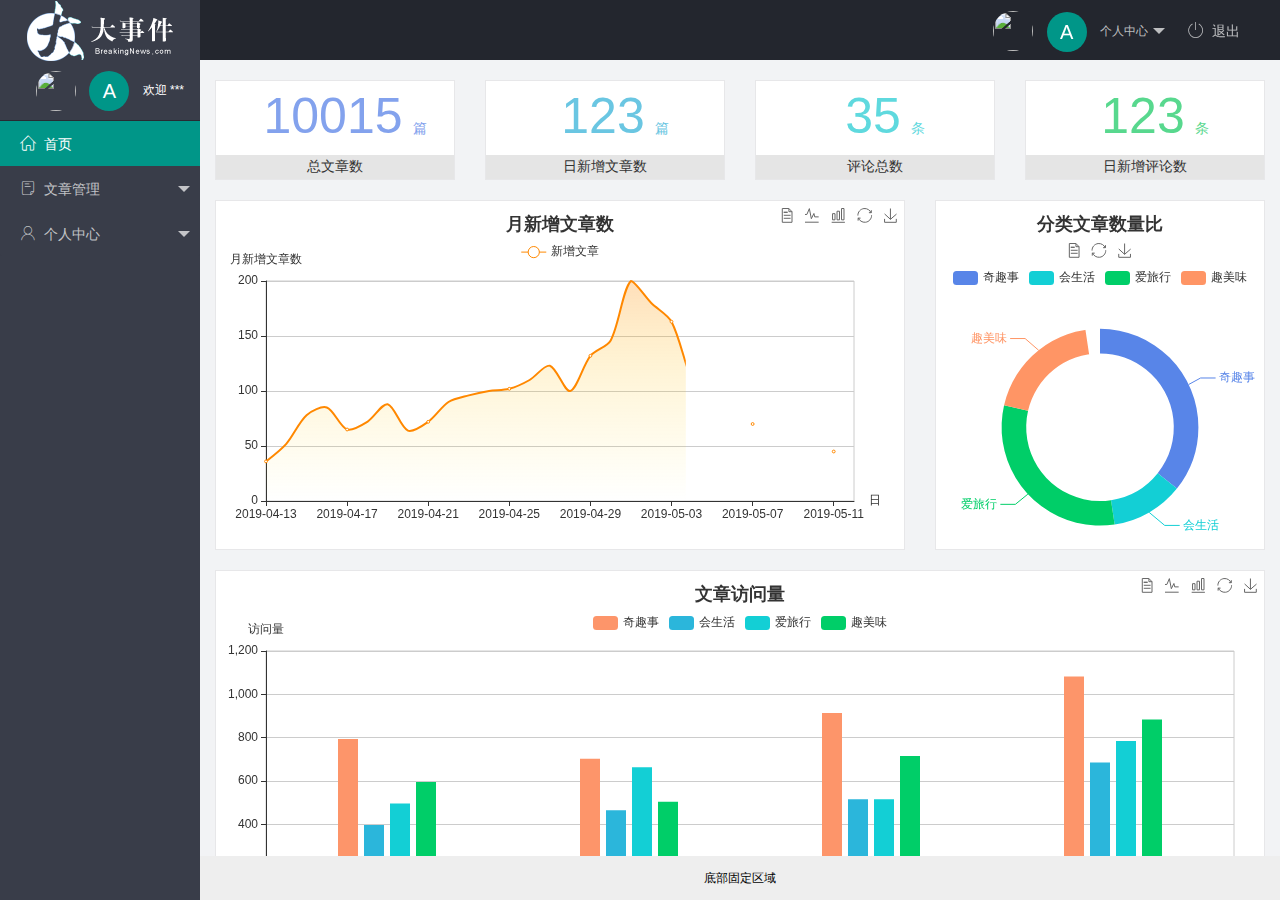
==== commit 0ee58be1: "基本信息完成" ====
--- a/index.html
+++ b/index.html
@@ -64,7 +64,8 @@
                     <li class="layui-nav-item">
                         <a href="javascript:;"><span class="iconfont icon-user"></span>个人中心</a>
                         <dl class="layui-nav-child">
-                            <dd><a href="javascript:;"><i class="layui-icon layui-icon-app"></i>基本资料</a></dd>
+                            <dd><a href="/user/user_info.html" target="fm"><i
+                                        class="layui-icon layui-icon-app"></i>基本资料</a></dd>
                             <dd><a href="javascript:;"><i class="layui-icon layui-icon-app"></i>更换头像</a></dd>
                             <dd><a href="javascript:;"><i class="layui-icon layui-icon-app"></i>重置密码</a></dd>
                         </dl>
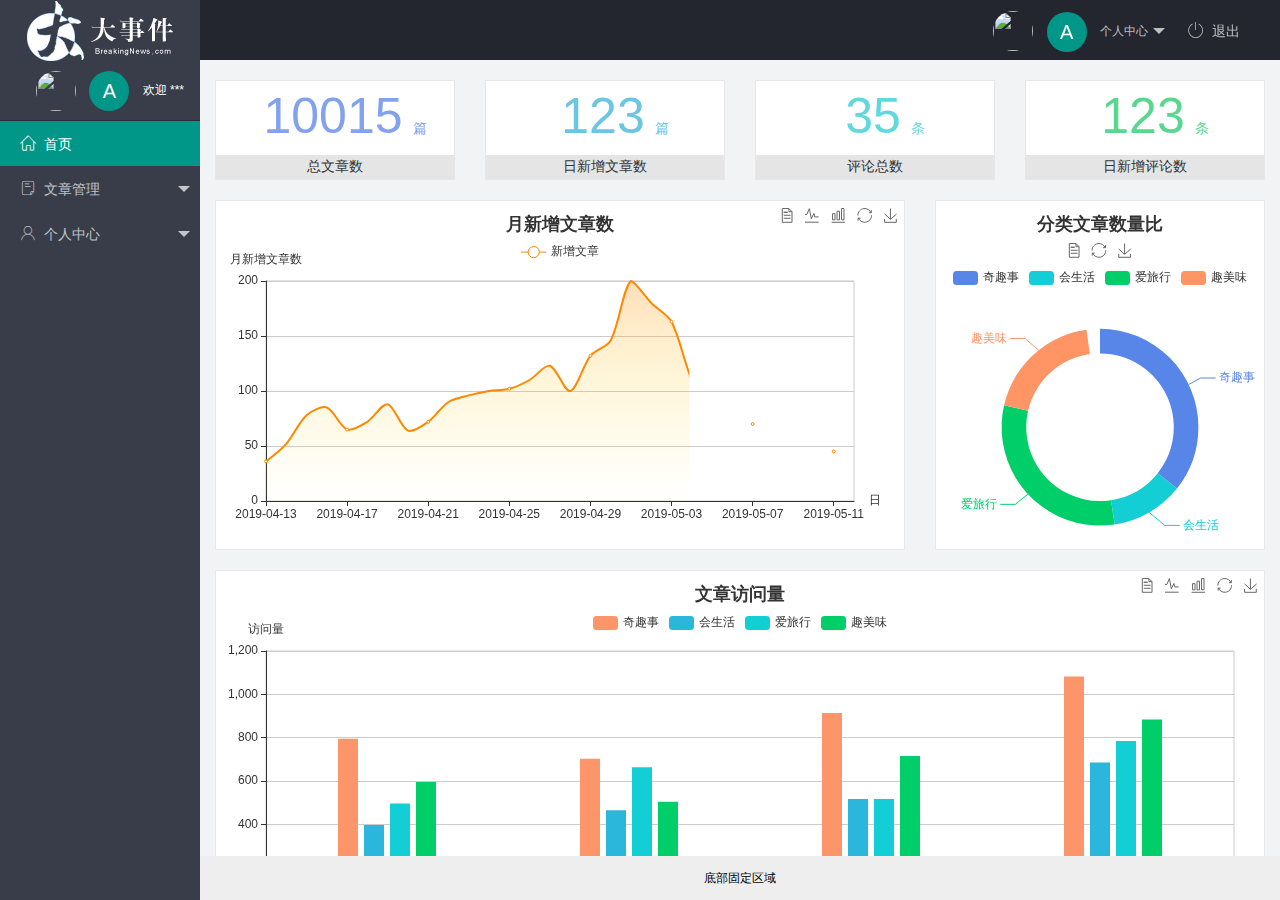
==== commit d95b48ee: "密码重置" ====
--- a/index.html
+++ b/index.html
@@ -67,7 +67,8 @@
                             <dd><a href="/user/user_info.html" target="fm"><i
                                         class="layui-icon layui-icon-app"></i>基本资料</a></dd>
                             <dd><a href="javascript:;"><i class="layui-icon layui-icon-app"></i>更换头像</a></dd>
-                            <dd><a href="javascript:;"><i class="layui-icon layui-icon-app"></i>重置密码</a></dd>
+                            <dd><a href="/user/user_pwd.html" target="fm" s><i
+                                        class="layui-icon layui-icon-app"></i>重置密码</a></dd>
                         </dl>
                     </li>
                 </ul>
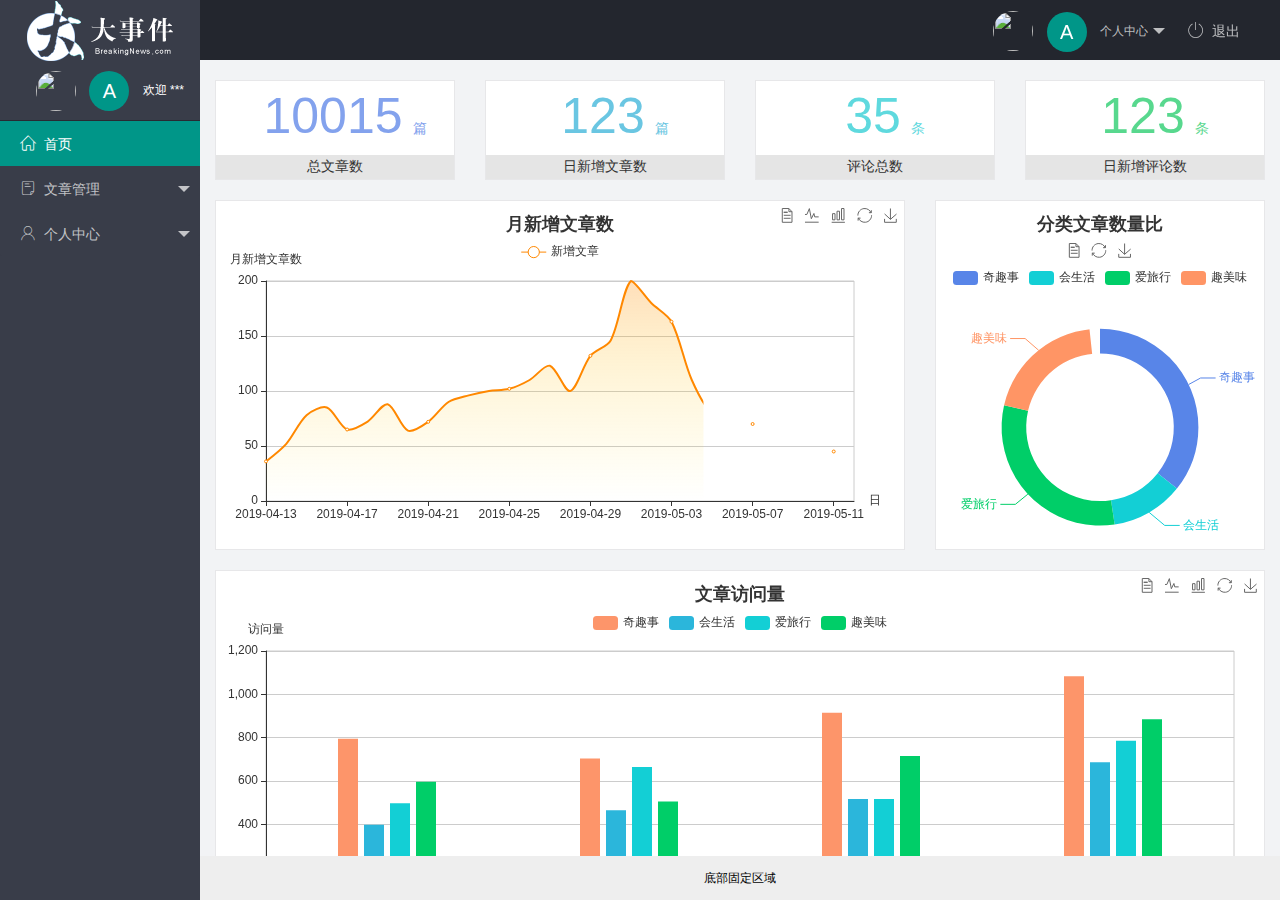
==== commit 02d2d46c: "头像完成" ====
--- a/index.html
+++ b/index.html
@@ -66,7 +66,8 @@
                         <dl class="layui-nav-child">
                             <dd><a href="/user/user_info.html" target="fm"><i
                                         class="layui-icon layui-icon-app"></i>基本资料</a></dd>
-                            <dd><a href="javascript:;"><i class="layui-icon layui-icon-app"></i>更换头像</a></dd>
+                            <dd><a href="/user/user_avcatar.html" target="fm"><i
+                                        class="layui-icon layui-icon-app"></i>更换头像</a></dd>
                             <dd><a href="/user/user_pwd.html" target="fm" s><i
                                         class="layui-icon layui-icon-app"></i>重置密码</a></dd>
                         </dl>
